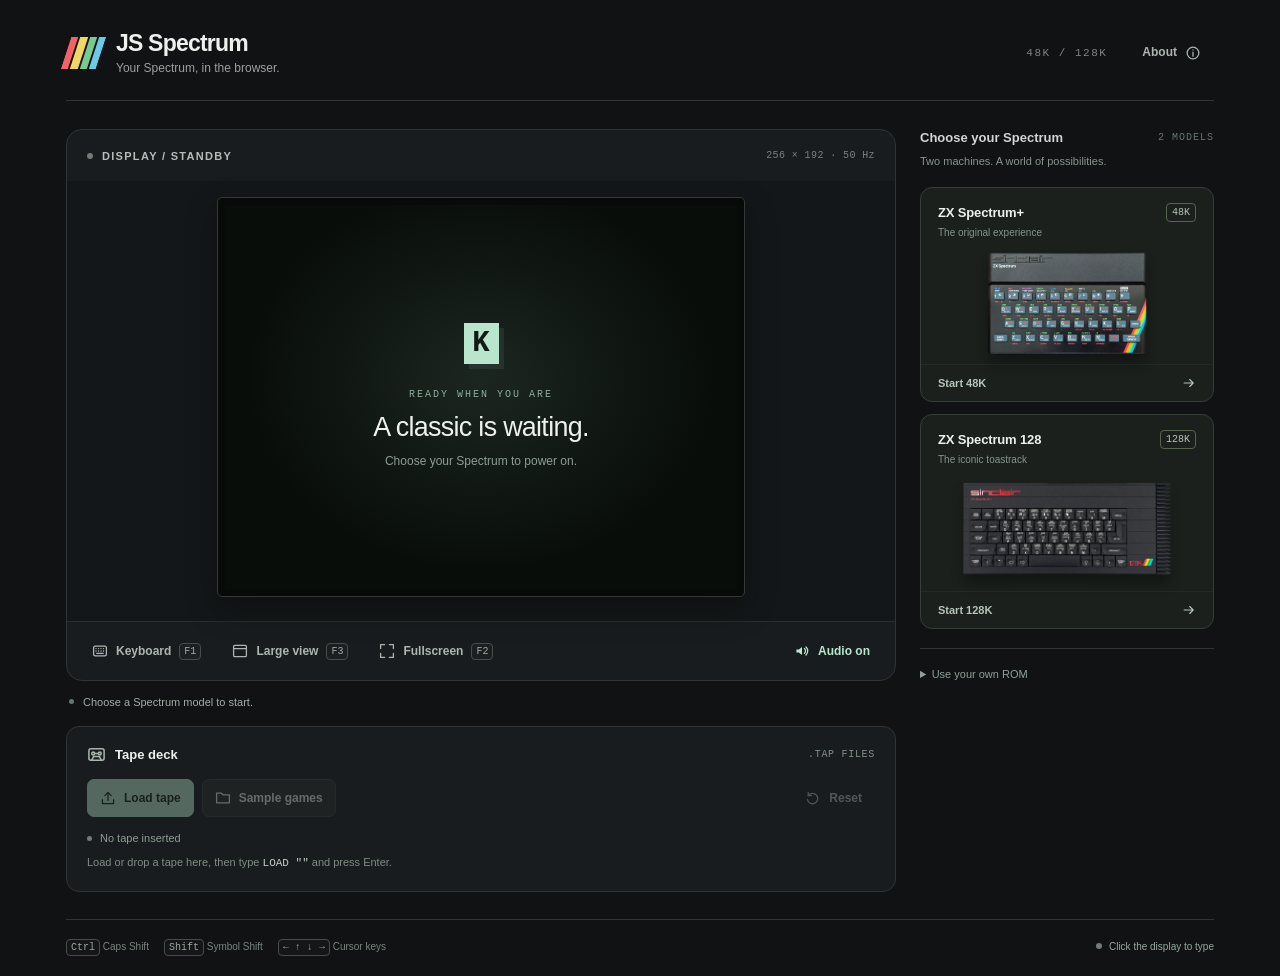
==== index.html @ 0ee393c1 "Add comprehensive tests for calculator functionality, CAS operations, and tape loading - Introduced " ====
<!DOCTYPE html>
<html lang="en">
<head>
    <meta charset="UTF-8">
    <meta name="viewport" content="width=device-width, initial-scale=1.0">
    <title>JS Spectrum — 48K &amp; 128K</title>
    <style>
        :root {
            color-scheme: dark;
            --bg: #101214;
            --panel: #191c1f;
            --line: #303438;
            --text: #eef0ed;
            --muted: #9ba29f;
            --accent: #b8e5cb;
            --font-ui: 'Segoe UI', Roboto, Helvetica, Arial, sans-serif;
        }
        * { box-sizing: border-box; }
        [hidden] { display: none !important; }
        body { margin: 0; min-width: 300px; background: var(--bg); color: var(--text); font-family: var(--font-ui); font-size: 14px; -webkit-font-smoothing: antialiased; }
        button, input, select { font: inherit; }
        button { cursor: pointer; }
        button, a, summary, select, .canvas-wrapper { -webkit-tap-highlight-color: transparent; }
        button:focus-visible, a:focus-visible, summary:focus-visible, select:focus-visible { outline: 2px solid var(--accent); outline-offset: 4px; }
        button:disabled { opacity: .38; cursor: not-allowed; }
        button, a, summary { touch-action: manipulation; }
        .app-shell { width: min(1220px, 100%); margin: 0 auto; padding: 30px 36px 22px; }
        .app-header { display: flex; align-items: center; justify-content: space-between; gap: 20px; padding-bottom: 25px; border-bottom: 1px solid var(--line); margin-bottom: 28px; }
        .brand { display: flex; align-items: center; gap: 15px; }
        .spectrum-mark { display: flex; width: 35px; height: 32px; overflow: hidden; transform: skew(-18deg); gap: 2px; }
        .spectrum-mark i { flex: 1; background: #f16365; }
        .spectrum-mark i:nth-child(2) { background: #f2d764; }
        .spectrum-mark i:nth-child(3) { background: #77cb91; }
        .spectrum-mark i:nth-child(4) { background: #6dc9e5; }
        h1 { font-size: 23px; letter-spacing: -.8px; font-weight: 650; margin: 0; }
        .brand p { margin: 4px 0 0; color: var(--muted); font-size: 12px; }
        .header-actions { display: flex; align-items: center; gap: 22px; }
        .edition-label { color: #7e8783; font: 11px Consolas, monospace; letter-spacing: 1.5px; }
        .workspace { display: grid; grid-template-columns: minmax(0, 1fr) 294px; gap: 24px; align-items: start; }
        .player-column { min-width: 0; }
        .display-panel { overflow: hidden; background: var(--panel); border: 1px solid var(--line); border-radius: 16px; }
        .display-heading { height: 51px; display: flex; align-items: center; justify-content: space-between; gap: 12px; padding: 0 20px; }
        .display-label { display: flex; align-items: center; gap: 9px; color: #b6bdb9; font-size: 11px; letter-spacing: 1.3px; font-weight: 600; }
        .status-dot { display: inline-block; width: 6px; height: 6px; border-radius: 50%; background: #727c76; flex: 0 0 auto; }
        .is-running .display-label .status-dot { background: var(--accent); box-shadow: 0 0 8px #b8e5cb44; }
        .display-spec { color: #78827d; font: 10px Consolas, monospace; letter-spacing: .4px; }
        .display-stage { display: flex; align-items: center; justify-content: center; padding: 16px 20px 24px; background: #141719; }
        .monitor-frame { position: relative; max-width: 100%; padding: 7px; border: 1px solid #333a36; border-radius: 5px; background: #080a09; box-shadow: 0 12px 32px #0005; }
        .canvas-wrapper { position: relative; width: 512px; max-width: 100%; aspect-ratio: 4 / 3; overflow: hidden; outline: none; background: #050706; cursor: text; }
        .canvas-wrapper:focus-visible { outline: 2px solid var(--accent); outline-offset: -2px; }
        canvas { display: block; width: 100%; height: 100%; image-rendering: pixelated; }
        .screen-idle { position: absolute; inset: 0; display: flex; flex-direction: column; justify-content: center; align-items: center; padding: 20px; text-align: center; background: radial-gradient(ellipse at 50% 45%, #1c2620 0%, #080d0a 65%); }
        .idle-cursor { display: grid; place-items: center; width: 35px; height: 41px; margin-bottom: 25px; background: var(--accent); color: #111b15; font: bold 29px Consolas, monospace; box-shadow: 5px 5px 0 #b8e5cb14; }
        .eyebrow { margin: 0; color: #8eae9a; font: 10px Consolas, monospace; letter-spacing: 2px; }
        .screen-idle h2 { margin: 12px 0 9px; font-size: clamp(18px, 2.1vw, 27px); font-weight: 500; letter-spacing: -.7px; }
        .screen-idle p:last-child { margin: 0; color: #8e9d94; font-size: 12px; line-height: 1.6; }
        .display-toolbar { display: flex; flex-wrap: wrap; align-items: center; gap: 5px; padding: 10px 12px; border-top: 1px solid #292d30; }
        .btn { display: inline-flex; align-items: center; justify-content: center; gap: 8px; min-height: 38px; padding: 9px 12px; border: 1px solid #3b4240; border-radius: 7px; background: #282e2b; color: #e5eae6; font-size: 12px; font-weight: 550; line-height: 1.2; white-space: nowrap; transition: background .16s, border-color .16s, color .16s; }
        .btn:hover:not(:disabled) { background: #363e39; border-color: #647168; }
        .btn.quiet { background: transparent; border-color: transparent; color: #acb5ae; }
        .btn.quiet:hover:not(:disabled) { background: #ffffff09; border-color: #ffffff0d; color: var(--text); }
        .btn.primary { background: var(--accent); color: #17271d; border-color: var(--accent); }
        .btn.primary:hover:not(:disabled) { background: #cff4df; border-color: #cff4df; }
        .btn.toggle-active { background: #b8e5cb12; color: var(--accent); border-color: #b8e5cb3d; }
        .icon { display: block; width: 16px; height: 16px; fill: none; stroke: currentColor; stroke-width: 1.6; stroke-linecap: round; stroke-linejoin: round; flex: 0 0 auto; }
        .shortcut-badge, kbd { border: 1px solid #464e48; border-radius: 4px; background: #ffffff04; color: #9daaa0; padding: 2px 4px; font: 10px Consolas, monospace; }
        .audio-toggle { margin-left: auto; }
        .audio-toggle:not(.is-muted) { color: var(--accent); }
        .audio-icon { width: 16px; height: 16px; flex: 0 0 auto; }
        .status-bar { display: flex; align-items: flex-start; gap: 9px; min-height: 45px; padding: 13px 3px 10px; color: #a2ada5; font-size: 11px; line-height: 1.5; }
        .status-bar .status-dot { margin-top: 5px; width: 5px; height: 5px; background: #66766b; }
        .status-bar[data-tone='success'] .status-dot { background: var(--accent); }
        .status-bar[data-tone='error'] { color: #ffa6a0; }
        .status-bar[data-tone='error'] .status-dot { background: #ffa6a0; }
        .tape-deck { position: relative; padding: 18px 20px; background: var(--panel); border: 1px solid var(--line); border-radius: 13px; transition: border-color .16s; }
        .tape-deck.is-dragging { border-color: var(--accent); background: #1e2c23; }
        .deck-heading { display: flex; align-items: center; gap: 9px; margin-bottom: 15px; }
        .deck-heading h2 { font-size: 13px; font-weight: 600; margin: 0; }
        .deck-heading .icon { color: #a9b4ac; width: 19px; height: 19px; }
        .file-type { margin-left: auto; color: #829087; font: 10px Consolas, monospace; letter-spacing: .7px; }
        .tape-controls { display: flex; flex-wrap: wrap; align-items: center; gap: 8px; }
        .tape-controls #btnReset { margin-left: auto; }
        .tape-info { display: flex; align-items: center; gap: 8px; min-width: 0; margin-top: 15px; font-size: 11px; color: #8e9b92; }
        .tape-info .status-dot { width: 5px; height: 5px; }
        .has-tape .tape-info .status-dot { background: var(--accent); }
        #tapeName { overflow: hidden; text-overflow: ellipsis; white-space: nowrap; }
        .deck-hint { margin: 10px 0 0; color: #7f8c83; font-size: 11px; line-height: 1.6; }
        .deck-hint code { color: #c1cdc4; font-family: Consolas, monospace; }
        .machine-panel { min-width: 0; }
        .section-heading { display: flex; align-items: center; justify-content: space-between; gap: 10px; margin: 1px 0 8px; }
        .section-heading h2 { margin: 0; color: #d0d6d1; font-size: 13px; font-weight: 600; }
        .section-index { color: #67766b; font: 10px Consolas, monospace; letter-spacing: 1px; }
        .section-description { margin: 0 0 17px; color: #88958d; font-size: 11px; line-height: 1.5; }
        .model-options { display: grid; gap: 12px; }
        .model-choice { width: 100%; display: flex; flex-direction: column; text-align: left; color: var(--text); border: 1px solid #363e38; background: #1b201d; border-radius: 12px; padding: 15px 17px 0; overflow: hidden; transition: border-color .2s, background .2s; }
        .model-choice:hover:not(:disabled) { border-color: #7d9f88; background: #222b25; }
        .model-choice.is-selected { border-color: #91b99d; background: #202a23; }
        .model-title { width: 100%; display: flex; align-items: center; justify-content: space-between; gap: 8px; }
        .model-name { font-size: 13px; font-weight: 600; letter-spacing: -.15px; }
        .model-memory { border: 1px solid #56634f; border-radius: 4px; padding: 3px 5px; color: #b7c5b7; font: 10px Consolas, monospace; }
        .model-detail { display: block; margin-top: 5px; color: #84958a; font-size: 10px; }
        .model-image-wrap { display: flex; align-items: center; justify-content: center; width: 100%; height: 126px; padding: 13px 0 8px; }
        .model-icon { display: block; max-width: 100%; width: 220px; height: 100%; object-fit: contain; filter: drop-shadow(0 9px 6px #0005); transition: transform .2s; }
        .model-choice:hover:not(:disabled) .model-icon { transform: translateY(-2px); }
        .model-action { width: calc(100% + 34px); margin: 0 -17px; padding: 11px 17px; display: flex; align-items: center; justify-content: space-between; border-top: 1px solid #ffffff0b; color: #b5c5b9; font-size: 11px; font-weight: 550; }
        .model-choice.is-selected .model-action { color: var(--accent); background: #b8e5cb06; }
        .model-action .icon { width: 14px; height: 14px; }
        .rom-manual { border-top: 1px solid var(--line); margin-top: 19px; padding-top: 15px; color: #91a096; font-size: 11px; }
        .rom-manual summary { cursor: pointer; padding: 4px 0; }
        .rom-manual p { font-size: 11px; line-height: 1.6; color: #849087; margin: 10px 0; }
        .rom-manual .btn { width: 100%; margin-top: 2px; }
        input[type='file'] { display: none; }
        .app-footer { display: flex; flex-wrap: wrap; align-items: center; justify-content: space-between; gap: 14px; border-top: 1px solid var(--line); margin-top: 27px; padding-top: 18px; color: #78867d; font-size: 10px; line-height: 1.7; }
        .keyboard-help { display: flex; flex-wrap: wrap; gap: 15px; }
        .keyboard-help span { white-space: nowrap; }
        .focus-hint { display: flex; align-items: center; gap: 7px; color: #96aa9d; }
        .overlay { position: absolute; inset: 0; background: #080c09ed; backdrop-filter: blur(5px); display: flex; flex-direction: column; align-items: center; justify-content: center; gap: 20px; padding: 20px; z-index: 10; }
        .overlay img { max-width: 100%; max-height: 75%; border-radius: 5px; }
        .overlay-hint { color: #b3c5b8; font-size: 12px; }
        .samples-menu, .about-modal { position: fixed; inset: 0; display: flex; align-items: center; justify-content: center; padding: 22px; z-index: 50; background: #080a09c9; backdrop-filter: blur(7px); }
        .dialog-card { width: min(520px, 100%); max-height: 85dvh; overflow: auto; padding: 25px; background: #1b201d; border: 1px solid #48554b; border-radius: 16px; box-shadow: 0 25px 80px #0007; }
        .about-card { width: min(660px, 100%); line-height: 1.65; }
        .dialog-heading { display: flex; align-items: center; justify-content: space-between; gap: 15px; margin-bottom: 16px; }
        .samples-menu-title, .about-title { font-size: 20px; font-weight: 550; letter-spacing: -.4px; margin: 0; }
        .samples-label { display: block; color: #b0bdb3; font-size: 12px; margin-bottom: 10px; }
        .samples-select { width: 100%; border: 1px solid #4d5d50; border-radius: 7px; background: #111713; color: var(--text); padding: 12px 10px; font-size: 13px; }
        .samples-hint { color: #9aafa0; font-size: 12px; line-height: 1.7; margin: 17px 0 0; }
        .samples-hint code { color: var(--accent); }
        .about-card p { color: #b0bdb3; font-size: 13px; margin: 14px 0; }
        .about-card a { color: var(--accent); overflow-wrap: anywhere; }
        .about-close { margin-top: 8px; }
        .is-large .workspace { grid-template-columns: minmax(0, 1fr); }
        .is-large .machine-panel { max-width: 100%; }
        .is-large .model-options { grid-template-columns: repeat(2, minmax(0, 1fr)); }
        .is-large .model-image-wrap { height: 140px; }
        .is-large .rom-manual .btn { width: auto; }
        .monitor-frame:fullscreen, .monitor-frame:-webkit-full-screen, .monitor-frame.is-fullscreen { position: fixed; inset: 0; width: 100%; height: 100%; max-width: none; margin: 0; padding: 0; border: 0; border-radius: 0; display: grid; place-items: center; box-shadow: none !important; background: #000; }
        .monitor-frame:fullscreen::backdrop { background: #000; }
        .monitor-frame.is-fullscreen .canvas-wrapper, .monitor-frame:fullscreen .canvas-wrapper { border-radius: 0; max-width: 100vw; }
        @media (min-width: 1400px) { .app-shell { padding-top: 40px; } .app-header { margin-bottom: 34px; } }
        @media (max-width: 1050px) { .app-shell { padding: 24px; } .workspace { grid-template-columns: minmax(0, 1fr) 258px; gap: 20px; } .display-stage { padding: 14px 13px 20px; } .display-toolbar { padding: 8px; gap: 3px; } .display-toolbar .btn { padding: 8px; font-size: 11px; } .display-toolbar .shortcut-badge { display: none; } }
        @media (max-width: 800px) { .app-shell { width: min(660px, 100%); padding: 20px; } .app-header { margin-bottom: 22px; padding-bottom: 20px; } .edition-label { display: none; } .workspace { grid-template-columns: minmax(0, 1fr); gap: 22px; } .machine-panel { grid-row: 1; } .model-options { grid-template-columns: repeat(2, minmax(0, 1fr)); gap: 12px; } .model-image-wrap { height: 112px; } .section-description { margin-bottom: 13px; } .rom-manual { margin-top: 12px; padding-top: 8px; } .rom-manual .btn { width: auto; } .display-toolbar .shortcut-badge { display: inline; } .keyboard-help { gap: 10px; } }
        @media (max-width: 440px) { .app-shell { padding: 20px 14px; } h1 { font-size: 21px; } .brand { gap: 12px; } .header-actions { gap: 0; } .brand p { font-size: 10px; } .header-actions .btn { padding: 8px; min-height: 36px; font-size: 11px; } .model-choice { padding: 12px 12px 0; } .model-name { font-size: 11px; } .model-memory { font-size: 9px; } .model-detail { font-size: 9px; } .model-image-wrap { height: 100px; padding: 10px 0 6px; } .model-action { width: calc(100% + 24px); margin: 0 -12px; padding: 10px 12px; font-size: 10px; } .model-options { gap: 9px; } .display-heading { padding: 0 14px; height: 43px; } .display-spec { font-size: 9px; } .display-stage { padding: 10px 10px 17px; } .display-toolbar .btn { padding: 8px 7px; gap: 5px; } .display-toolbar .shortcut-badge { display: none; } .screen-idle .idle-cursor { margin-bottom: 15px; width: 27px; height: 32px; font-size: 23px; } .screen-idle .eyebrow { font-size: 8px; } .screen-idle h2 { margin: 9px 0 6px; } .screen-idle p:last-child { font-size: 10px; } .tape-deck { padding: 16px; } .tape-controls .btn { padding-inline: 10px; font-size: 11px; } .keyboard-help { gap: 7px 12px; font-size: 9px; } .app-footer { margin-top: 22px; } }
        @media (prefers-reduced-motion: reduce) { *, *::before, *::after { transition: none !important; } }
        @media (max-width: 440px) {
            .display-toolbar { display: grid; grid-template-columns: repeat(2, minmax(0, 1fr)); gap: 3px; }
            .display-toolbar .btn { justify-content: flex-start; min-height: 36px; }
            .audio-toggle { margin-left: 0; }
        }
    </style>

    <style>
/* All visible CAS pixels are drawn on #screen with the Spectrum ROM font.
   Keep native text editing and screen-reader controls available offscreen. */
.calculator {
    position: absolute;
    left: 0;
    bottom: 0;
    width: 1px;
    height: 1px;
    overflow: hidden;
    clip-path: inset(50%);
    white-space: nowrap;
}
.calculator input { font-size: 16px; }

</style>
    <script>
/* Spectrum CAS: a bounded, offline symbolic engine. No JavaScript evaluation. */
(function (root) {
    'use strict';
    let remaining = 30000;
    const fail = message => { throw new Error(message); };
    function tick() { if (--remaining < 0) fail('This expression exceeds the calculation limit. Try a smaller expression.'); }
    function gcd(a, b) { a = a < 0n ? -a : a; b = b < 0n ? -b : b; while (b) [a, b] = [b, a % b]; return a; }
    function num(p, q = 1n) {
        tick(); p = BigInt(p); q = BigInt(q);
        if (!q) fail('Division by zero.');
        if (q < 0n) { p = -p; q = -q; }
        const g = gcd(p, q); p /= g; q /= g;
        if (p.toString().length + q.toString().length > 2048) fail('Number exceeds the exact arithmetic limit.');
        return { type: 'num', p, q };
    }
    const zero = () => num(0), one = () => num(1);
    const sym = name => ({ type: 'sym', name });
    const isNum = a => a.type === 'num';
    const is = (a, p) => isNum(a) && a.p === BigInt(p) * a.q;
    const same = (a, b) => key(a) === key(b);
    function key(a) {
        tick();
        switch (a.type) {
            case 'num': return `${a.p}/${a.q}`;
            case 'sym': return a.name;
            case 'pow': return `^(${key(a.base)},${key(a.exp)})`;
            default: return `${a.name || a.type}(${a.args.map(key).join(',')})`;
        }
    }
    function add(...items) {
        tick();
        let constant = zero(); const terms = new Map();
        for (const a of items.flatMap(a => a.type === 'add' ? a.args : [a])) {
            if (isNum(a)) { constant = num(constant.p * a.q + a.p * constant.q, constant.q * a.q); continue; }
            const coefficient = a.type === 'mul' && isNum(a.args[0]) ? a.args[0] : one();
            const term = a.type === 'mul' && isNum(a.args[0]) ? mul(...a.args.slice(1)) : a;
            const k = key(term), old = terms.get(k);
            terms.set(k, { term, coefficient: old ? add(old.coefficient, coefficient) : coefficient });
        }
        const args = [...terms.values()].filter(t => !is(t.coefficient, 0))
            .map(t => is(t.coefficient, 1) ? t.term : mul(t.coefficient, t.term));
        if (!is(constant, 0)) args.push(constant);
        return !args.length ? zero() : args.length === 1 ? args[0] : { type: 'add', args };
    }
    function mul(...items) {
        tick();
        let coefficient = one(); const factors = new Map();
        for (const a of items.flatMap(a => a.type === 'mul' ? a.args : [a])) {
            if (isNum(a)) { coefficient = num(coefficient.p * a.p, coefficient.q * a.q); continue; }
            // Only combine integer powers: fractional powers have branch restrictions.
            const integerPower = a.type === 'pow' && isNum(a.exp) && a.exp.q === 1n;
            const base = integerPower ? a.base : a, exponent = integerPower ? a.exp : one();
            const k = key(base), old = factors.get(k);
            factors.set(k, { base, exponent: old ? add(old.exponent, exponent) : exponent });
        }
        if (is(coefficient, 0)) return zero();
        const args = [...factors.values()].map(f => pow(f.base, f.exponent)).filter(a => !is(a, 1));
        args.sort((a, b) => key(a).localeCompare(key(b)));
        if (args.length === 1 && args[0].type === 'add' && !is(coefficient, 1))
            return add(...args[0].args.map(t => mul(coefficient, t)));
        if (!is(coefficient, 1) || !args.length) args.unshift(coefficient);
        return args.length === 1 ? args[0] : { type: 'mul', args };
    }
    const neg = a => mul(num(-1), a);
    const sub = (a, b) => add(a, neg(b));
    const div = (a, b) => mul(a, pow(b, num(-1)));
    function pow(base, exp) {
        tick();
        if (is(base, 0) && isNum(exp) && exp.p <= 0n) fail('Zero cannot be raised to a zero or negative power.');
        if (is(exp, 0)) return one();
        if (is(exp, 1) || is(base, 1)) return base;
        if (isNum(base) && isNum(exp) && exp.q === 1n) {
            const n = exp.p < 0n ? -exp.p : exp.p;
            if (n > 512n) fail('Exact powers are limited to an exponent of 512.');
            return exp.p < 0n ? num(base.q ** n, base.p ** n) : num(base.p ** n, base.q ** n);
        }
        if (base.type === 'pow' && isNum(exp) && exp.q === 1n && isNum(base.exp) && base.exp.q === 1n)
            return pow(base.base, mul(base.exp, exp));
        if (base.type === 'mul' && isNum(exp) && exp.q === 1n)
            return mul(...base.args.map(a => pow(a, exp)));
        return { type: 'pow', base, exp };
    }
    function integerSqrt(n) {
        if (n < 0n) return null;
        if (n < 2n) return n;
        let x = n, y = (x + 1n) / 2n;
        while (y < x) { tick(); x = y; y = (x + n / x) / 2n; }
        return x * x === n ? x : null;
    }
    function call(name, args) {
        tick();
        if (name === 'log') name = 'ln';
        const a = args[0];
        if (args.length !== 1) fail(`${name} expects one argument.`);
        if (name === 'sqrt' && isNum(a)) {
            if (a.p < 0n) fail('sqrt requires a nonnegative number in real mode.');
            const p = integerSqrt(a.p), q = integerSqrt(a.q);
            if (p !== null && q !== null) return num(p, q);
        }
        if (name === 'abs' && isNum(a)) return num(a.p < 0n ? -a.p : a.p, a.q);
        if (name === 'ln' && is(a, 1)) return zero();
        if (name === 'ln' && a.type === 'sym' && a.name === 'e') return one();
        if (name === 'ln' && isNum(a) && a.p <= 0n) fail('ln requires a positive argument in real mode.');
        if (name === 'exp' && is(a, 0)) return one();
        if ((name === 'sin' || name === 'cos') && is(a, 0)) return num(name === 'cos' ? 1 : 0);
        if ((name === 'tan' || name === 'asin' || name === 'atan') && is(a, 0)) return zero();
        if (name === 'sin' || name === 'cos' || name === 'tan') {
            const pi = sym('pi');
            const multiple = same(a, pi) ? one() : a.type === 'mul' && a.args.length === 2 && isNum(a.args[0]) && same(a.args[1], pi) ? a.args[0] : null;
            if (multiple && (2n * multiple.p) % multiple.q === 0n) {
                const quadrant = Number(((2n * multiple.p / multiple.q) % 4n + 4n) % 4n);
                if (name === 'tan') { if (quadrant % 2) fail('tan is undefined at this angle.'); return zero(); }
                return num((name === 'sin' ? [0, 1, 0, -1] : [1, 0, -1, 0])[quadrant]);
            }
        }
        return { type: 'call', name, args };
    }
    const functions = new Set(['sin', 'cos', 'tan', 'asin', 'acos', 'atan', 'exp', 'ln', 'log', 'sqrt', 'abs']);
    const commands = new Set(['integrate', 'integral', 'diff', 'd', 'simplify', 'expand', 'factor', 'solve', 'approx', 'numeric', 'subst']);

    function parse(source) {
        if (typeof source !== 'string' || !source.trim()) fail('Enter an expression.');
        if (source.length > 1024) fail('Expressions are limited to 1024 characters.');
        const tokens = []; let pos = 0;
        source = source.replace(/π/g, 'pi').replace(/[×·]/g, '*').replace(/÷/g, '/').replace(/−/g, '-');
        while (pos < source.length) {
            if (/\s/.test(source[pos])) { pos++; continue; }
            const rest = source.slice(pos);
            const match = /^(?:\d+(?:\.\d*)?|\.\d+)(?:[eE][+-]?\d+)?|^[A-Za-z][A-Za-z0-9_]*|^[+\-*/^(),=]/.exec(rest);
            if (!match) fail(`Unexpected character at position ${pos + 1}.`);
            tokens.push(match[0]); pos += match[0].length;
        }
        let at = 0, depth = 0;
        const take = t => tokens[at] === t ? (at++, true) : false;
        function expression(min = 0) {
            tick(); if (++depth > 64) fail('Expression nesting is too deep.');
            let a, token = tokens[at++];
            if (!token) fail('Expected an expression.');
            if (token === '+' || token === '-') { a = expression(25); if (token === '-') a = { type: 'mul', args: [num(-1), a] }; }
            else if (token === '(') { a = expression(); if (!take(')')) fail('Missing closing parenthesis.'); }
            else if (/^(\d|\.)/.test(token)) {
                const [mantissa, exponent = '0'] = token.toLowerCase().split('e');
                const power = Number(exponent), decimals = (mantissa.split('.')[1] || '').length;
                if (Math.abs(power) > 100) fail('Decimal exponents are limited to 100.');
                const p = BigInt(mantissa.replace('.', '')), scale = decimals - power;
                a = scale >= 0 ? num(p, 10n ** BigInt(scale)) : num(p * 10n ** BigInt(-scale));
            } else if (/^[A-Za-z]/.test(token)) {
                if (tokens[at] === '(' && (functions.has(token) || commands.has(token))) {
                    at++; const args = [];
                    if (!take(')')) {
                        do { args.push(expression()); } while (take(','));
                        if (!take(')')) fail('Expected a comma or closing parenthesis.');
                    }
                    a = { type: 'call', name: token, args };
                } else a = sym(token);
            } else fail(`Unexpected token "${token}".`);
            while (at < tokens.length) {
                const next = tokens[at], implicit = next === '(' || /^[A-Za-z0-9.]/.test(next);
                const op = implicit ? '*' : next;
                const precedence = ({ '=': 5, '+': 10, '-': 10, '*': 20, '/': 20, '^': 30 })[op];
                if (precedence === undefined || precedence < min) break;
                if (!implicit) at++;
                const b = expression(op === '^' ? precedence : precedence + 1);
                a = op === '+' ? { type: 'add', args: [a, b] }
                    : op === '-' ? { type: 'add', args: [a, { type: 'mul', args: [num(-1), b] }] }
                    : op === '*' ? { type: 'mul', args: [a, b] }
                    : op === '/' ? { type: 'mul', args: [a, { type: 'pow', base: b, exp: num(-1) }] }
                    : op === '^' ? { type: 'pow', base: a, exp: b } : { type: 'eq', args: [a, b] };
            }
            depth--; return a;
        }
        const result = expression();
        if (at !== tokens.length) fail(`Unexpected token "${tokens[at]}".`);
        return result;
    }
    function precedence(a) { return a.type === 'add' ? 10 : a.type === 'mul' ? 20 : a.type === 'pow' ? 30 : isNum(a) && (a.p < 0n || a.q !== 1n) ? 20 : 40; }
    function format(a, parent = 0) {
        let result;
        if (isNum(a)) result = `${a.p}${a.q === 1n ? '' : '/' + a.q}`;
        else if (a.type === 'sym') result = a.name;
        else if (a.type === 'add') result = a.args.map((t, i) => {
            const text = format(t); return i && !text.startsWith('-') ? '+' + text : text;
        }).join('');
        else if (a.type === 'mul') {
            const negative = isNum(a.args[0]) && a.args[0].p < 0n;
            let factors = negative ? [num(-a.args[0].p, a.args[0].q), ...a.args.slice(1)] : a.args;
            if (is(factors[0], 1) && factors.length > 1) factors = factors.slice(1);
            result = (negative ? '-' : '') + factors.map(t => format(t, 21)).join('*');
        } else if (a.type === 'pow') result = `${format(a.base, 31)}^${format(a.exp, 31)}`;
        else if (a.type === 'eq') result = a.args.map(t => format(t)).join('=');
        else if (a.type === 'list') result = '{' + a.args.map(t => format(t)).join(', ') + '}';
        else result = `${a.name}(${a.args.map(t => format(t)).join(',')})`;
        return precedence(a) < parent ? '(' + result + ')' : result;
    }
    function depends(a, variable) {
        tick();
        if (a.type === 'sym') return a.name === variable;
        if (a.type === 'pow') return depends(a.base, variable) || depends(a.exp, variable);
        return !!a.args?.some(t => depends(t, variable));
    }
    function substitute(a, variable, value) {
        tick();
        if (a.type === 'sym') return a.name === variable ? value : a;
        if (a.type === 'pow') return pow(substitute(a.base, variable, value), substitute(a.exp, variable, value));
        if (a.args) return { ...a, args: a.args.map(t => substitute(t, variable, value)) };
        return a;
    }
    function rebuild(a, args) {
        return a.type === 'add' ? add(...args) : a.type === 'mul' ? mul(...args)
            : a.type === 'call' ? call(a.name, args) : { ...a, args };
    }
    function step(steps, title, math, explanation = '') { steps.push({ title, math, explanation }); }
    function differentiate(a, v, steps = []) {
        tick();
        if (!depends(a, v)) return zero();
        if (a.type === 'sym') return one();
        if (a.type === 'add') {
            step(steps, 'Sum rule', `d/d${v} (${format(a)})`, 'Differentiate each term separately.');
            return add(...a.args.map(t => differentiate(t, v, steps)));
        }
        if (a.type === 'mul') {
            step(steps, 'Product rule', '(f*g)\u2032 = f\u2032*g + f*g\u2032');
            return add(...a.args.map((t, i) => mul(differentiate(t, v, steps), ...a.args.filter((_, j) => i !== j))));
        }
        if (a.type === 'pow') {
            const u = a.base, n = a.exp, du = differentiate(u, v, steps);
            if (!depends(n, v)) {
                step(steps, 'Power and chain rules', `d/d${v} (u^n) = n*u^(n-1)*du/d${v}`);
                return mul(n, pow(u, sub(n, one())), du);
            }
            step(steps, 'Logarithmic differentiation', '(u^w)\u2032 = u^w*(w\u2032*ln(u)+w*u\u2032/u)', 'For a positive base in real mode.');
            return mul(a, add(mul(differentiate(n, v, steps), call('ln', [u])), div(mul(n, du), u)));
        }
        if (a.type === 'call' && functions.has(a.name)) {
            const u = a.args[0], du = differentiate(u, v, steps);
            let outer;
            switch (a.name) {
                case 'sin': outer = call('cos', [u]); break;
                case 'cos': outer = neg(call('sin', [u])); break;
                case 'tan': outer = pow(call('cos', [u]), num(-2)); break;
                case 'exp': outer = a; break;
                case 'ln': case 'log': outer = pow(u, num(-1)); break;
                case 'sqrt': outer = div(one(), mul(num(2), call('sqrt', [u]))); break;
                case 'asin': outer = pow(call('sqrt', [sub(one(), pow(u, num(2)))]), num(-1)); break;
                case 'acos': outer = neg(pow(call('sqrt', [sub(one(), pow(u, num(2)))]), num(-1))); break;
                case 'atan': outer = pow(add(one(), pow(u, num(2))), num(-1)); break;
                case 'abs': outer = div(u, call('abs', [u])); break;
                default: fail(`No differentiation rule for ${a.name}.`);
            }
            step(steps, 'Chain rule', `d/d${v} ${format(a)} = (${format(outer)})*(${format(du)})`, 'Multiply the outer derivative by the inner derivative; where the derivative exists.');
            return mul(outer, du);
        }
        fail(`Cannot differentiate ${format(a)}.`);
    }
    function primitive(a, variable) {
        if (a.type === 'sym' && a.name === variable) return div(pow(a, num(2)), num(2));
        if (a.type === 'pow' && a.base.type === 'sym' && a.base.name === variable && isNum(a.exp)) {
            return is(a.exp, -1) ? call('ln', [call('abs', [a.base])]) : div(pow(a.base, add(a.exp, one())), add(a.exp, one()));
        }
        if (a.type === 'call' && a.args[0]?.type === 'sym' && a.args[0].name === variable) {
            const u = a.args[0];
            switch (a.name) {
                case 'sin': return neg(call('cos', [u]));
                case 'cos': return call('sin', [u]);
                case 'exp': return a;
                case 'tan': return neg(call('ln', [call('abs', [call('cos', [u])])]));
                case 'ln': return sub(mul(u, a), u);
                case 'sqrt': return mul(num(2, 3), pow(u, num(3, 2)));
            }
        }
        return null;
    }
    function integrate(a, v, steps, depth = 0) {
        tick(); if (depth > 12) fail('Integration rule nesting limit reached.');
        if (!depends(a, v)) {
            step(steps, 'Constant rule', `integral(${format(a)}) d${v} = ${format(mul(a, sym(v)))}`);
            return mul(a, sym(v));
        }
        if (a.type === 'add') {
            step(steps, 'Linearity', `integral(${format(a)}) d${v}`, 'Integrate each term and add the results.');
            return add(...a.args.map(t => integrate(t, v, steps, depth + 1)));
        }
        const direct = primitive(a, v);
        if (direct) {
            step(steps, a.type === 'pow' && is(a.exp, -1) ? 'Logarithm rule' : a.type === 'sym' || a.type === 'pow' ? 'Power rule' : 'Standard antiderivative', `integral(${format(a)}) d${v} = ${format(direct)}`);
            return direct;
        }
        // A primitive of f(u) divided by a constant du/dx handles affine arguments.
        const u = a.type === 'call' ? a.args[0] : a.type === 'pow' && !depends(a.exp, v) ? a.base : null;
        if (u && depends(u, v)) {
            const slope = differentiate(u, v);
            if (isNum(slope) && !is(slope, 0)) {
                const placeholder = sym('__u');
                const template = a.type === 'pow' ? pow(placeholder, a.exp) : call(a.name, [placeholder]);
                const antiderivative = primitive(template, '__u');
                if (antiderivative) {
                    step(steps, 'Substitution', `u = ${format(u)}, du = (${format(slope)}) d${v}`);
                    step(steps, 'Integrate in u', `integral(${format(template).replace(/__u/g, 'u')}) du = ${format(antiderivative).replace(/__u/g, 'u')}`);
                    const result = div(substitute(antiderivative, '__u', u), slope);
                    step(steps, 'Substitute back', format(result));
                    return result;
                }
            }
        }
        if (a.type === 'mul') {
            const constants = a.args.filter(t => !depends(t, v)), variables = a.args.filter(t => depends(t, v));
            if (constants.length) {
                step(steps, 'Constant multiple rule', `Take ${format(mul(...constants))} outside the integral.`);
                return mul(...constants, integrate(mul(...variables), v, steps, depth + 1));
            }
            // Match a factor f(g(x)) and the remaining multiple of g'(x).
            for (let i = 0; i < a.args.length; i++) {
                const f = a.args[i], inner = f.type === 'call' ? f.args[0] : f.type === 'pow' ? f.base : null;
                if (!inner || !depends(inner, v)) continue;
                const du = differentiate(inner, v);
                if (is(du, 0)) continue;
                const ratio = div(mul(...a.args.filter((_, j) => i !== j)), du);
                if (depends(ratio, v)) continue;
                const placeholder = sym('__u');
                const template = f.type === 'pow' ? pow(placeholder, f.exp) : call(f.name, [placeholder]);
                const antiderivative = primitive(template, '__u');
                if (!antiderivative) continue;
                step(steps, 'Substitution', `u = ${format(inner)}, du = (${format(du)}) d${v}`);
                step(steps, 'Integrate in u', `${format(ratio)} * integral(${format(template).replace(/__u/g, 'u')}) du`);
                const result = mul(ratio, substitute(antiderivative, '__u', inner));
                step(steps, 'Substitute back', format(result)); return result;
            }
            // Polynomial times sin/cos/exp with an affine argument: repeated parts.
            const transcendental = a.args.find(t => t.type === 'call' && ['sin', 'cos', 'exp'].includes(t.name));
            if (transcendental) {
                const polynomialPart = mul(...a.args.filter(t => t !== transcendental));
                const polynomial = polynomialCoefficients(polynomialPart, v);
                const slope = differentiate(transcendental.args[0], v);
                if (polynomial && polynomial.length > 1 && polynomial.length <= 9 && isNum(slope) && !is(slope, 0)) {
                    const antiderivative = integrate(transcendental, v, [], depth + 1);
                    step(steps, 'Integration by parts', `u = ${format(polynomialPart)}, dv = ${format(transcendental)} d${v}`, 'Use integral(u dv) = u*v - integral(v du).');
                    return sub(mul(polynomialPart, antiderivative), integrate(mul(antiderivative, differentiate(polynomialPart, v)), v, steps, depth + 1));
                }
            }
        }
        fail(`No integration rule is implemented for ${format(a)} yet. Try expanding the expression or a substitution.`);
    }
    function expand(a) {
        tick();
        if (a.type === 'add') return add(...a.args.map(expand));
        function distribute(a, b) {
            tick();
            if (a.type === 'add') return add(...a.args.map(t => distribute(t, b)));
            if (b.type === 'add') return add(...b.args.map(t => distribute(a, t)));
            return mul(a, b);
        }
        if (a.type === 'mul') return a.args.map(expand).reduce(distribute, one());
        if (a.type === 'pow' && isNum(a.exp) && a.exp.q === 1n && a.exp.p >= 0n && a.exp.p <= 16n) {
            const base = expand(a.base); let result = one();
            for (let n = 0n; n < a.exp.p; n++) result = distribute(result, base);
            return result;
        }
        return a;
    }
    function polynomialCoefficients(a, v) {
        a = expand(a); const coefficients = [];
        for (const term of a.type === 'add' ? a.args : [a]) {
            let degree = 0, coefficient = one();
            for (const f of term.type === 'mul' ? term.args : [term]) {
                if (!depends(f, v)) coefficient = mul(coefficient, f);
                else if (f.type === 'sym' && f.name === v) degree++;
                else if (f.type === 'pow' && f.base.type === 'sym' && f.base.name === v && isNum(f.exp) && f.exp.q === 1n && f.exp.p >= 0n && f.exp.p <= 16n) degree += Number(f.exp.p);
                else return null;
            }
            if (degree > 16) return null;
            coefficients[degree] = add(coefficients[degree] || zero(), coefficient);
        }
        for (let i = 0; i < coefficients.length; i++) coefficients[i] ||= zero();
        while (coefficients.length > 1 && is(coefficients.at(-1), 0)) coefficients.pop();
        return coefficients;
    }
    function solve(a, v, steps) {
        const expression = a.type === 'eq' ? sub(a.args[0], a.args[1]) : a;
        const c = polynomialCoefficients(expression, v);
        if (!c || c.length > 3 || c.some(t => !isNum(t))) fail('solve currently supports linear and quadratic polynomials with numeric coefficients.');
        step(steps, 'Collect terms', `${format(expand(expression))} = 0`);
        if (c.length === 1) return { type: 'text', value: is(c[0], 0) ? 'All real values' : 'No solutions' };
        if (c.length === 2) {
            const result = div(neg(c[0]), c[1]);
            step(steps, 'Isolate the variable', `${v} = -(${format(c[0])})/(${format(c[1])})`);
            return { type: 'list', args: [{ type: 'eq', args: [sym(v), result] }] };
        }
        const discriminant = sub(pow(c[1], num(2)), mul(num(4), c[2], c[0]));
        step(steps, 'Discriminant', `b^2-4*a*c = ${format(discriminant)}`);
        if (discriminant.p < 0n) return { type: 'text', value: 'No real solutions' };
        step(steps, 'Quadratic formula', `${v} = (-b +/- sqrt(b^2-4*a*c))/(2*a)`);
        const radical = call('sqrt', [discriminant]), denominator = mul(num(2), c[2]);
        const roots = [div(add(neg(c[1]), radical), denominator), div(sub(neg(c[1]), radical), denominator)];
        return { type: 'list', args: (same(roots[0], roots[1]) ? roots.slice(0, 1) : roots).map(r => ({ type: 'eq', args: [sym(v), r] })) };
    }
    function approximate(a, variables = {}) {
        tick();
        if (isNum(a)) {
            const value = Number(a.p) / Number(a.q);
            if (!Number.isFinite(value)) fail('Number is outside the finite numeric range.');
            return value;
        }
        if (a.type === 'sym') {
            if (a.name === 'pi') return Math.PI;
            if (a.name === 'e') return Math.E;
            if (Object.hasOwn(variables, a.name)) return variables[a.name];
            fail(`Give ${a.name} a value with subst(expression,${a.name},value) before approximating.`);
        }
        let result;
        if (a.type === 'add') result = a.args.reduce((n, t) => n + approximate(t, variables), 0);
        else if (a.type === 'mul') result = a.args.reduce((n, t) => n * approximate(t, variables), 1);
        else if (a.type === 'pow') result = approximate(a.base, variables) ** approximate(a.exp, variables);
        else if (a.type === 'call' && functions.has(a.name)) {
            const fn = a.name === 'ln' || a.name === 'log' ? Math.log : Math[a.name];
            const input = approximate(a.args[0], variables);
            if (a.name === 'tan' && Math.abs(Math.cos(input)) < 1e-14) fail('tan is undefined at this angle.');
            result = fn(input);
        } else fail('This expression cannot be approximated.');
        if (!Number.isFinite(result)) fail('The expression is undefined or outside the finite real range.');
        return result;
    }
    // Conservatively prove continuity before applying F(b)-F(a). No sampling through poles.
    function continuousOn(a, v, lower, upper) {
        tick();
        if (!depends(a, v)) { try { approximate(a); return true; } catch { return false; } }
        if (a.type === 'sym') return a.name === v;
        if (a.type === 'add' || a.type === 'mul') return a.args.every(t => continuousOn(t, v, lower, upper));
        function affineRange(u) {
            const derivative = differentiate(u, v);
            if (depends(derivative, v)) return null;
            try { return [approximate(u, { [v]: lower }), approximate(u, { [v]: upper })].sort((a, b) => a - b); }
            catch { return null; }
        }
        if (a.type === 'pow' && isNum(a.exp) && continuousOn(a.base, v, lower, upper)) {
            if (a.exp.q === 1n && a.exp.p >= 0n) return true;
            const range = affineRange(a.base);
            return !!range && (a.exp.q === 1n ? range[0] * range[1] > 0 : range[0] > 0);
        }
        if (a.type === 'call' && continuousOn(a.args[0], v, lower, upper)) {
            if (['sin', 'cos', 'exp', 'abs', 'atan'].includes(a.name)) return true;
            const range = affineRange(a.args[0]); if (!range) return false;
            if (a.name === 'ln') return range[0] > 0;
            if (a.name === 'sqrt') return range[0] >= 0;
            if (a.name === 'tan') return Math.floor((range[0] + Math.PI / 2) / Math.PI) === Math.floor((range[1] + Math.PI / 2) / Math.PI) && Math.abs(Math.cos(range[0])) > 1e-14 && Math.abs(Math.cos(range[1])) > 1e-14;
        }
        return false;
    }
    function variable(a) {
        if (a?.type !== 'sym' || ['pi', 'e', 'ans', '__u'].includes(a.name)) fail('Choose a variable such as x or t.');
        return a.name;
    }
    function evaluate(a, steps) {
        tick();
        function scalar(a) {
            const result = evaluate(a, steps);
            if (result.type === 'antiderivative') return result.expression;
            if (result.type === 'text' && result.numeric) return parse(result.value);
            if (['text', 'list'].includes(result.type)) fail('This command does not return a scalar expression.');
            return result;
        }
        if (a.type === 'pow') return pow(scalar(a.base), scalar(a.exp));
        if (a.type === 'sym' || isNum(a)) return a;
        if (a.type !== 'call' || !commands.has(a.name)) {
            if (a.type === 'eq') fail('Use solve(equation,x) to solve an equation.');
            return rebuild(a, a.args.map(scalar));
        }
        const args = a.args, name = a.name === 'integral' ? 'integrate' : a.name;
        const arities = { integrate: [2, 4], diff: [2], d: [2], solve: [2], subst: [3], simplify: [1], expand: [1], factor: [1, 2], approx: [1], numeric: [1] };
        if (!arities[name].includes(args.length)) fail(`${name} expects ${arities[name].join(' or ')} arguments.`);
        const v = ['integrate', 'diff', 'd', 'solve', 'subst'].includes(name) || name === 'factor' && args.length === 2 ? variable(args[1]) : 'x';
        if (name === 'solve') {
            function originalPolynomial(a) {
                if (!depends(a, v)) return true;
                if (a.type === 'sym') return true;
                if (['add', 'mul', 'eq'].includes(a.type)) return a.args.every(originalPolynomial);
                if (a.type === 'pow') {
                    const exponent = scalar(a.exp);
                    return isNum(exponent) && exponent.q === 1n && exponent.p >= 0n && originalPolynomial(a.base);
                }
                return false;
            }
            if (!originalPolynomial(args[0])) fail('solve currently requires a polynomial equation without variable denominators.');
            const equation = args[0].type === 'eq' ? { ...args[0], args: args[0].args.map(t => evaluate(t, steps)) } : evaluate(args[0], steps);
            return solve(equation, v, steps);
        }
        if (name === 'subst') return scalar(substitute(args[0], v, scalar(args[2])));
        const expression = scalar(args[0]);
        if (name === 'diff' || name === 'd') return differentiate(expression, v, steps);
        if (name === 'integrate') {
            const result = integrate(expression, v, steps);
            const derivative = differentiate(result, v);
            step(steps, 'Differentiate to check', `d/d${v} (${format(result)}) = ${format(derivative)}`);
            if (args.length === 2) return { type: 'antiderivative', expression: result };
            const lo = evaluate(args[2], steps), hi = evaluate(args[3], steps);
            const lower = approximate(lo), upper = approximate(hi);
            // Preserve input denominators even when algebra cancels a factor.
            function domainTree(a) {
                if (a.type === 'pow') return { ...a, base: domainTree(a.base), exp: scalar(a.exp) };
                if (a.args) return { ...a, args: a.args.map(domainTree) };
                return a;
            }
            if (!continuousOn(domainTree(args[0]), v, Math.min(lower, upper), Math.max(lower, upper)))
                fail('Cannot certify continuity over this interval. Improper integrals and intervals containing singularities are not supported.');
            const value = sub(scalar(substitute(result, v, hi)), scalar(substitute(result, v, lo)));
            step(steps, 'Apply the bounds', `F(${format(hi)})-F(${format(lo)}) = ${format(value)}`);
            return value;
        }
        if (name === 'approx' || name === 'numeric') {
            const value = approximate(expression);
            return { type: 'text', value: Number(value.toPrecision(12)).toString(), numeric: true };
        }
        if (name === 'expand') {
            const result = expand(expression);
            step(steps, 'Distribute products and powers', `${format(expression)} = ${format(result)}`); return result;
        }
        if (name === 'factor') {
            const c = polynomialCoefficients(expression, v);
            if (!c || c.length !== 3 || c.some(t => !isNum(t))) fail('factor currently supports quadratic polynomials with rational coefficients.');
            const discriminant = sub(pow(c[1], num(2)), mul(num(4), c[2], c[0]));
            if (discriminant.p < 0n) return expression;
            const radical = call('sqrt', [discriminant]);
            if (!isNum(radical)) { step(steps, 'Rational factorization', 'No linear factors over the rationals.'); return expression; }
            const r1 = div(add(neg(c[1]), radical), mul(num(2), c[2]));
            const r2 = div(sub(neg(c[1]), radical), mul(num(2), c[2]));
            const result = mul(c[2], sub(sym(v), r1), sub(sym(v), r2));
            step(steps, 'Factor from the roots', `${format(expression)} = ${format(result)}`); return result;
        }
        step(steps, 'Collect like terms', format(expression)); return expression;
    }
    function createSession() {
        let answer = null;
        return {
            run(source) {
                remaining = 30000;
                const steps = [];
                let tree = parse(source);
                if (depends(tree, 'ans')) {
                    if (!answer) fail('There is no previous expression result to recall.');
                    tree = substitute(tree, 'ans', answer);
                }
                const result = evaluate(tree, steps);
                const resultText = result.type === 'text' ? result.value : result.type === 'antiderivative' ? format(result.expression) + '+C' : format(result);
                // ans holds a reusable expression, excluding the arbitrary integration constant.
                if (result.type === 'antiderivative') answer = result.expression;
                else if (!['text', 'list'].includes(result.type)) answer = result;
                else if (result.numeric) answer = parse(result.value);
                return { input: source, result: resultText, steps, note: 'Real variables; radians. Results hold where the original expression and the applied rules are defined.' };
            },
            clear() { answer = null; }
        };
    }
    const api = { createSession };
    if (typeof window !== 'undefined') window.SpectrumCAS = api;
    else root.exports = api;
})(typeof module === 'object' ? module : {});

</script>
    <script> var module = {}; </script>
    <script>
///////////////////////////////////////////////////////////////////////////////
/// @file Z80.js
///
/// @brief Emulator for the Zilog Z80 microprocessor
///
/// @author Molly Howell
///
/// @remarks
///  This module is a simple, straightforward instruction interpreter.
///   There is no fancy dynamic recompilation or cycle-accurate emulation.
///   The author believes that this should be sufficient for any emulator that
///   would be feasible to write in JavaScript anyway.
///  The code and the comments in this file assume that the reader is familiar
///   with the Z80 architecture. If you're not, here are some references I use:
///  http://clrhome.org/table/ - Z80 instruction set tables
///  http://www.zilog.com/docs/z80/um0080.pdf - The official manual
///  http://www.myquest.nl/z80undocumented/z80-documented-v0.91.pdf
///   - The Undocumented Z80, Documented
///
/// @copyright (c) Molly Howell
///  This code is released under the MIT license,
///  a copy of which is available in the associated README.md file,
///  or at http://opensource.org/licenses/MIT
///////////////////////////////////////////////////////////////////////////////

"use strict";

///////////////////////////////////////////////////////////////////////////////
/// We'll begin with the object constructor and the public API functions.
///////////////////////////////////////////////////////////////////////////////
function Z80(coreParameter)
{
   // Obviously we'll be needing the core object's functions again.
   let core = coreParameter;

   // The argument to this constructor should be an object containing 4 functions:
   // mem_read(address) should return the byte at the given memory address,
   // mem_write(address, value) should write the given value to the given memory address,
   // io_read(port) should read a return a byte read from the given I/O port,
   // io_write(port, value) should write the given byte to the given I/O port.
   // If any of those functions is missing, this module cannot run.
   if (!core || (typeof core.mem_read !== "function") || (typeof core.mem_write !== "function") ||
                (typeof core.io_read !== "function")  || (typeof core.io_write !== "function"))
      throw("Z80: Core object is missing required functions.");
   
   if (this === window)
      throw("Z80: This function is a constructor; call it using operator new.");

   // All right, let's initialize the registers.
   // First, the standard 8080 registers.
   let a = 0x00;
   let b = 0x00;
   let c = 0x00;
   let d = 0x00;
   let e = 0x00;
   let h = 0x00;
   let l = 0x00;
   // Now the special Z80 copies of the 8080 registers
   //  (the ones used for the SWAP instruction and such).
   let a_prime = 0x00;
   let b_prime = 0x00;
   let c_prime = 0x00;
   let d_prime = 0x00;
   let e_prime = 0x00;
   let h_prime = 0x00;
   let l_prime = 0x00;
   // And now the Z80 index registers.
   let ix = 0x0000;
   let iy = 0x0000;
   // Then the "utility" registers: the interrupt vector,
   //  the memory refresh, the stack pointer, and the program counter.
   let i = 0x00;
   let r = 0x00;
   let sp = 0xdff0;
   let pc = 0x0000;
   // We don't keep an F register for the flags,
   //  because most of the time we're only accessing a single flag,
   //  so we optimize for that case and use utility functions
   //  for the rarer occasions when we need to access the whole register.
   let flags = {S:0, Z:0, Y:0, H:0, X:0, P:0, N:0, C:0};
   let flags_prime = {S:0, Z:0, Y:0, H:0, X:0, P:0, N:0, C:0};
   // And finally we have the interrupt mode and flip-flop registers.
   let imode = 0;
   let iff1 = 0;
   let iff2 = 0;
   
   // These are all specific to this implementation, not Z80 features.
   // Keep track of whether we've had a HALT instruction called.
   let halted = false;
   // EI and DI wait one instruction before they take effect;
   //  these flags tell us when we're in that wait state.
   let do_delayed_di = false;
   let do_delayed_ei = false;
   // This tracks the number of cycles spent in a single instruction run,
   //  including processing any prefixes and handling interrupts.
   let cycle_counter = 0;
   
   function getState() {
      return {
         b: b,
         a: a,
         c: c,
         d: d,
         e: e,
         h: h,
         l: l,
         a_prime: a_prime,
         b_prime: b_prime,
         c_prime: c_prime,
         d_prime: d_prime,
         e_prime: e_prime,
         h_prime: h_prime,
         l_prime: l_prime,
         ix  : ix,
         iy  : iy,
         i   : i,
         r   : r,
         sp  : sp,
         pc  : pc,      
         flags: { 
            S: flags.S,
            Z: flags.Z,
            Y: flags.Y,
            H: flags.H,
            X: flags.X,
            P: flags.P,
            N: flags.N,
            C: flags.C
         },         
         flags_prime: { 
            S: flags_prime.S,
            Z: flags_prime.Z,
            Y: flags_prime.Y,
            H: flags_prime.H,
            X: flags_prime.X,
            P: flags_prime.P,
            N: flags_prime.N,
            C: flags_prime.C
         },         
         imode         : imode,
         iff1          : iff1,
         iff2          : iff2,
         halted        : halted,
         do_delayed_di : do_delayed_di,
         do_delayed_ei : do_delayed_ei,
         cycle_counter : cycle_counter
      };   
   }

   function setState(state) {
      b = state.b;
      a = state.a;
      c = state.c;
      d = state.d;
      e = state.e;
      h = state.h;
      l = state.l;
      a_prime = state.a_prime;
      b_prime = state.b_prime;
      c_prime = state.c_prime;
      d_prime = state.d_prime;
      e_prime = state.e_prime;
      h_prime = state.h_prime;
      l_prime = state.l_prime;
      ix  = state.ix;
      iy  = state.iy;
      i   = state.i;
      r   = state.r;
      sp  = state.sp;
      pc  = state.pc;      
      flags.S = state.flags.S;
      flags.Z = state.flags.Z;
      flags.Y = state.flags.Y;
      flags.H = state.flags.H;
      flags.X = state.flags.X;
      flags.P = state.flags.P;
      flags.N = state.flags.N;
      flags.C = state.flags.C;         
      flags_prime.S = state.flags_prime.S;
      flags_prime.Z = state.flags_prime.Z;
      flags_prime.Y = state.flags_prime.Y;
      flags_prime.H = state.flags_prime.H;
      flags_prime.X = state.flags_prime.X;
      flags_prime.P = state.flags_prime.P;
      flags_prime.N = state.flags_prime.N;
      flags_prime.C = state.flags_prime.C;               
      imode = state.imode;
      iff1 = state.iff1;
      iff2 = state.iff2;
      halted = state.halted;
      do_delayed_di = state.do_delayed_di;
      do_delayed_ei = state.do_delayed_ei;
      cycle_counter = state.cycle_counter;
   }

///////////////////////////////////////////////////////////////////////////////
/// @public reset
///
/// @brief Re-initialize the processor as if a reset or power on had occured
///////////////////////////////////////////////////////////////////////////////
let reset = function()
{
   // These registers are the ones that have predictable states
   //  immediately following a power-on or a reset.
   // The others are left alone, because their states are unpredictable.
   sp = 0xdff0;
   pc = 0x0000;
   a = 0x00;
   r = 0x00;
   set_flags_register(0);
   // Start up with interrupts disabled.
   imode = 0;
   iff1 = 0;
   iff2 = 0;
   // Don't start halted or in a delayed DI or EI.
   halted = false;
   do_delayed_di = false;
   do_delayed_ei = false;
   // Obviously we've not used any cycles yet.
   cycle_counter = 0;
};

///////////////////////////////////////////////////////////////////////////////
/// @public run_instruction
///
/// @brief Runs a single instruction
///
/// @return The number of T cycles the instruction took to run,
///          plus any time that went into handling interrupts that fired
///          while this instruction was executing
///////////////////////////////////////////////////////////////////////////////
let run_instruction = function()
{
   if (!halted)
   {
      // If the previous instruction was a DI or an EI,
      //  we'll need to disable or enable interrupts
      //  after whatever instruction we're about to run is finished.
      var doing_delayed_di = false, doing_delayed_ei = false;
      if (do_delayed_di)
      {
         do_delayed_di = false;
         doing_delayed_di = true;
      }
      else if (do_delayed_ei)
      {
         do_delayed_ei = false;
         doing_delayed_ei = true;
      }

      // R is incremented at the start of every instruction cycle,
      //  before the instruction actually runs.
      // The high bit of R is not affected by this increment,
      //  it can only be changed using the LD R, A instruction.
      r = (r & 0x80) | (((r & 0x7f) + 1) & 0x7f);
      
      // Read the byte at the PC and run the instruction it encodes.
      var opcode = core.mem_read(pc);
      decode_instruction(opcode);
      pc = (pc + 1) & 0xffff;
      
      // Actually do the delayed interrupt disable/enable if we have one.
      if (doing_delayed_di)
      {
         iff1 = 0;
         iff2 = 0;
      }
      else if (doing_delayed_ei)
      {
         iff1 = 1;
         iff2 = 1;
      }
      
      // And finally clear out the cycle counter for the next instruction
      //  before returning it to the emulator core.
      var retval = cycle_counter;
      cycle_counter = 0;
      return retval;
   }
   else
   {
      // While we're halted, claim that we spent a cycle doing nothing,
      //  so that the rest of the emulator can still proceed.
      return 1;
   }
};

///////////////////////////////////////////////////////////////////////////////
/// @public interrupt
///
/// @brief Simulates pulsing the processor's INT (or NMI) pin
///
/// @param non_maskable - true if this is a non-maskable interrupt
/// @param data - the value to be placed on the data bus, if needed
///////////////////////////////////////////////////////////////////////////////
let interrupt = function(non_maskable, data)
{
   if (non_maskable)
   {
      // The high bit of R is not affected by this increment,
      //  it can only be changed using the LD R, A instruction.
      r = (r & 0x80) | (((r & 0x7f) + 1) & 0x7f);
      // Non-maskable interrupts are always handled the same way;
      //  clear IFF1 and then do a CALL 0x0066.
      // Also, all interrupts reset the HALT state.
      halted = false;
      iff2 = iff1;
      iff1 = 0;
      push_word(pc);
      pc = 0x66;
      cycle_counter += 11;
   }
   else if (iff1)
   {
      // The high bit of R is not affected by this increment,
      //  it can only be changed using the LD R, A instruction.
      r = (r & 0x80) | (((r & 0x7f) + 1) & 0x7f);
   
      halted = false;
      iff1 = 0;
      iff2 = 0;
   
      if (imode === 0)
      {
         // In the 8080-compatible interrupt mode,
         //  decode the content of the data bus as an instruction and run it.
         // it's probably a RST instruction, which pushes (PC+1) onto the stack
         // so we should decrement PC before we decode the instruction
         pc = (pc - 1) & 0xffff;
         decode_instruction(data);
         pc = (pc + 1) & 0xffff; // increment PC upon return
         cycle_counter += 2;
      }
      else if (imode === 1)
      {
         // Mode 1 is always just RST 0x38.
         push_word(pc);
         pc = 0x38;
         cycle_counter += 13;
      }
      else if (imode === 2)
      {
         // Mode 2 uses the value on the data bus as in index
         //  into the vector table pointer to by the I register.
         push_word(pc);
         // The Z80 manual says that this address must be 2-byte aligned,
         //  but it doesn't appear that this is actually the case on the hardware,
         //  so we don't attempt to enforce that here.
         var vector_address = ((i << 8) | data);
         pc = core.mem_read(vector_address) | 
                   (core.mem_read((vector_address + 1) & 0xffff) << 8);
         
         cycle_counter += 19;
      }
   }
};

///////////////////////////////////////////////////////////////////////////////
/// The public API functions end here.
///
/// What begins here are just general utility functions, used variously.
///////////////////////////////////////////////////////////////////////////////
let decode_instruction = function(opcode)
{
   // The register-to-register loads and ALU instructions
   //  are all so uniform that we can decode them directly
   //  instead of going into the instruction array for them.
   // This function gets the operand for all of these instructions.
   var get_operand = function(opcode)
   {
      return ((opcode & 0x07) === 0) ? b :
             ((opcode & 0x07) === 1) ? c :
             ((opcode & 0x07) === 2) ? d :
             ((opcode & 0x07) === 3) ? e :
             ((opcode & 0x07) === 4) ? h :
             ((opcode & 0x07) === 5) ? l :
             ((opcode & 0x07) === 6) ? core.mem_read(l | (h << 8)) : a;
   };

   // Handle HALT right up front, because it fouls up our LD decoding
   //  by falling where LD (HL), (HL) ought to be.
   if (opcode === 0x76)
   {
      halted = true;
   }
   else if ((opcode >= 0x40) && (opcode < 0x80))
   {
      // This entire range is all 8-bit register loads.
      // Get the operand and assign it to the correct destination.
      var operand = get_operand(opcode);
         
      if (((opcode & 0x38) >>> 3) === 0)
         b = operand;
      else if (((opcode & 0x38) >>> 3) === 1)
         c = operand;
      else if (((opcode & 0x38) >>> 3) === 2)
         d = operand;
      else if (((opcode & 0x38) >>> 3) === 3)
         e = operand;
      else if (((opcode & 0x38) >>> 3) === 4)
         h = operand;
      else if (((opcode & 0x38) >>> 3) === 5)
         l = operand;
      else if (((opcode & 0x38) >>> 3) === 6)
         core.mem_write(l | (h << 8), operand);
      else if (((opcode & 0x38) >>> 3) === 7)
         a = operand;
   }
   else if ((opcode >= 0x80) && (opcode < 0xc0))
   {
      // These are the 8-bit register ALU instructions.
      // We'll get the operand and then use this "jump table"
      //  to call the correct utility function for the instruction.
      var operand = get_operand(opcode),
          op_array = [do_add, do_adc, do_sub, do_sbc,
                      do_and, do_xor, do_or, do_cp];
      
      op_array[(opcode & 0x38) >>> 3]( operand);
   }
   else
   {
      // This is one of the less formulaic instructions;
      //  we'll get the specific function for it from our array.
      var func = instructions[opcode];
      func();
   }
   
   // Update the cycle counter with however many cycles
   //  the base instruction took.
   // If this was a prefixed instruction, then
   //  the prefix handler has added its extra cycles already.
   cycle_counter += cycle_counts[opcode];
};

let get_signed_offset_byte = function(value)
{
   // This function requires some explanation.
   // We just use JavaScript Number variables for our registers,
   //  not like a typed array or anything.
   // That means that, when we have a byte value that's supposed
   //  to represent a signed offset, the value we actually see
   //  isn't signed at all, it's just a small integer.
   // So, this function converts that byte into something JavaScript
   //  will recognize as signed, so we can easily do arithmetic with it.
   // First, we clamp the value to a single byte, just in case.
   value &= 0xff;
   // We don't have to do anything if the value is positive.
   if (value & 0x80)
   {
      // But if the value is negative, we need to manually un-two's-compliment it.
      // I'm going to assume you can figure out what I meant by that,
      //  because I don't know how else to explain it.
      // We could also just do value |= 0xffffff00, but I prefer
      //  not caring how many bits are in the integer representation
      //  of a JavaScript number in the currently running browser.
      value = -((0xff & ~value) + 1);
   }
   return value;
};

let get_flags_register = function()
{
   // We need the whole F register for some reason.
   //  probably a PUSH AF instruction,
   //  so make the F register out of our separate flags.
   return (flags.S << 7) |
          (flags.Z << 6) |
          (flags.Y << 5) |
          (flags.H << 4) |
          (flags.X << 3) |
          (flags.P << 2) |
          (flags.N << 1) |
          (flags.C);
};

let get_flags_prime = function()
{
   // This is the same as the above for the F' register.
   return (flags_prime.S << 7) |
          (flags_prime.Z << 6) |
          (flags_prime.Y << 5) |
          (flags_prime.H << 4) |
          (flags_prime.X << 3) |
          (flags_prime.P << 2) |
          (flags_prime.N << 1) |
          (flags_prime.C);
};

let set_flags_register = function(operand)
{
   // We need to set the F register, probably for a POP AF,
   //  so break out the given value into our separate flags.
   flags.S = (operand & 0x80) >>> 7;
   flags.Z = (operand & 0x40) >>> 6;
   flags.Y = (operand & 0x20) >>> 5;
   flags.H = (operand & 0x10) >>> 4;
   flags.X = (operand & 0x08) >>> 3;
   flags.P = (operand & 0x04) >>> 2;
   flags.N = (operand & 0x02) >>> 1;
   flags.C = (operand & 0x01);
};

let set_flags_prime = function(operand)
{
   // Again, this is the same as the above for F'.
   flags_prime.S = (operand & 0x80) >>> 7;
   flags_prime.Z = (operand & 0x40) >>> 6;
   flags_prime.Y = (operand & 0x20) >>> 5;
   flags_prime.H = (operand & 0x10) >>> 4;
   flags_prime.X = (operand & 0x08) >>> 3;
   flags_prime.P = (operand & 0x04) >>> 2;
   flags_prime.N = (operand & 0x02) >>> 1;
   flags_prime.C = (operand & 0x01);
};

let update_xy_flags = function(result)
{
   // Most of the time, the undocumented flags
   //  (sometimes called X and Y, or 3 and 5),
   //  take their values from the corresponding bits
   //  of the result of the instruction,
   //  or from some other related value.
   // This is a utility function to set those flags based on those bits.
   flags.Y = (result & 0x20) >>> 5;
   flags.X = (result & 0x08) >>> 3;
};

let get_parity = function(value)
{
   // We could try to actually calculate the parity every time,
   //  but why calculate what you can pre-calculate?
   var parity_bits = [
      1, 0, 0, 1, 0, 1, 1, 0, 0, 1, 1, 0, 1, 0, 0, 1,
      0, 1, 1, 0, 1, 0, 0, 1, 1, 0, 0, 1, 0, 1, 1, 0, 
      0, 1, 1, 0, 1, 0, 0, 1, 1, 0, 0, 1, 0, 1, 1, 0, 
      1, 0, 0, 1, 0, 1, 1, 0, 0, 1, 1, 0, 1, 0, 0, 1, 
      0, 1, 1, 0, 1, 0, 0, 1, 1, 0, 0, 1, 0, 1, 1, 0, 
      1, 0, 0, 1, 0, 1, 1, 0, 0, 1, 1, 0, 1, 0, 0, 1, 
      1, 0, 0, 1, 0, 1, 1, 0, 0, 1, 1, 0, 1, 0, 0, 1, 
      0, 1, 1, 0, 1, 0, 0, 1, 1, 0, 0, 1, 0, 1, 1, 0, 
      0, 1, 1, 0, 1, 0, 0, 1, 1, 0, 0, 1, 0, 1, 1, 0, 
      1, 0, 0, 1, 0, 1, 1, 0, 0, 1, 1, 0, 1, 0, 0, 1, 
      1, 0, 0, 1, 0, 1, 1, 0, 0, 1, 1, 0, 1, 0, 0, 1, 
      0, 1, 1, 0, 1, 0, 0, 1, 1, 0, 0, 1, 0, 1, 1, 0, 
      1, 0, 0, 1, 0, 1, 1, 0, 0, 1, 1, 0, 1, 0, 0, 1, 
      0, 1, 1, 0, 1, 0, 0, 1, 1, 0, 0, 1, 0, 1, 1, 0, 
      0, 1, 1, 0, 1, 0, 0, 1, 1, 0, 0, 1, 0, 1, 1, 0, 
      1, 0, 0, 1, 0, 1, 1, 0, 0, 1, 1, 0, 1, 0, 0, 1
   ];
   return parity_bits[value];
};

let push_word = function(operand)
{
   // Pretty obvious what this function does; given a 16-bit value,
   //  decrement the stack pointer, write the high byte to the new
   //  stack pointer location, then repeat for the low byte.
   sp = (sp - 1) & 0xffff;
   core.mem_write(sp, (operand & 0xff00) >>> 8);
   sp = (sp - 1) & 0xffff;
   core.mem_write(sp, operand & 0x00ff);
};

let pop_word = function()
{
   // Again, not complicated; read a byte off the top of the stack,
   //  increment the stack pointer, rinse and repeat.
   var retval = core.mem_read(sp) & 0xff;
   sp = (sp + 1) & 0xffff;
   retval |= core.mem_read(sp) << 8;
   sp = (sp + 1) & 0xffff;
   return retval;
};

///////////////////////////////////////////////////////////////////////////////
/// Now, the way most instructions work in this emulator is that they set up
///  their operands according to their addressing mode, and then they call a
///  utility function that handles all variations of that instruction.
/// Those utility functions begin here.
///////////////////////////////////////////////////////////////////////////////
let do_conditional_absolute_jump = function(condition)
{
   // This function implements the JP [condition],nn instructions.
   if (condition)
   {
      // We're taking this jump, so write the new PC,
      //  and then decrement the thing we just wrote,
      //  because the instruction decoder increments the PC
      //  unconditionally at the end of every instruction
      //  and we need to counteract that so we end up at the jump target.
      pc =  core.mem_read((pc + 1) & 0xffff) |
                (core.mem_read((pc + 2) & 0xffff) << 8);
      pc = (pc - 1) & 0xffff;
   }
   else
   {
      // We're not taking this jump, just move the PC past the operand.
      pc = (pc + 2) & 0xffff;
   }
};

let do_conditional_relative_jump = function(condition)
{
   // This function implements the JR [condition],n instructions.
   if (condition)
   {
      // We need a few more cycles to actually take the jump.
      cycle_counter += 5;
      // Calculate the offset specified by our operand.
      var offset = get_signed_offset_byte(core.mem_read((pc + 1) & 0xffff));
      // Add the offset to the PC, also skipping past this instruction.
      pc = (pc + offset + 1) & 0xffff;
   }
   else
   {
      // No jump happening, just skip the operand.
      pc = (pc + 1) & 0xffff;
   }
};

let do_conditional_call = function(condition)
{
   // This function is the CALL [condition],nn instructions.
   // If you've seen the previous functions, you know this drill.
   if (condition)
   {
      cycle_counter += 7;
      push_word((pc + 3) & 0xffff);
      pc =  core.mem_read((pc + 1) & 0xffff) |
                (core.mem_read((pc + 2) & 0xffff) << 8);
      pc = (pc - 1) & 0xffff;
   }
   else
   {
      pc = (pc + 2) & 0xffff;
   }
};

let do_conditional_return = function(condition)
{
   if (condition)
   {
      cycle_counter += 6;
      pc = (pop_word() - 1) & 0xffff;
   }
};

let do_reset = function(address)
{
   // The RST [address] instructions go through here.
   push_word((pc + 1) & 0xffff);
   pc = (address - 1) & 0xffff;
};

let do_add = function(operand)
{
   // This is the ADD A, [operand] instructions.
   // We'll do the literal addition, which includes any overflow,
   //  so that we can more easily figure out whether we had
   //  an overflow or a carry and set the flags accordingly.
   var result = a + operand;
   
   // The great majority of the work for the arithmetic instructions
   //  turns out to be setting the flags rather than the actual operation.
   flags.S = (result & 0x80) ? 1 : 0;
   flags.Z = !(result & 0xff) ? 1 : 0;
   flags.H = (((operand & 0x0f) + (a & 0x0f)) & 0x10) ? 1 : 0;
   // An overflow has happened if the sign bits of the accumulator and the operand
   //  don't match the sign bit of the result value.
   flags.P = ((a & 0x80) === (operand & 0x80)) && ((a & 0x80) !== (result & 0x80)) ? 1 : 0;
   flags.N = 0;
   flags.C = (result & 0x100) ? 1 : 0;
   
   a = result & 0xff;
   update_xy_flags(a);
};

let do_adc = function(operand)
{
   var result = a + operand + flags.C;
   
   flags.S = (result & 0x80) ? 1 : 0;
   flags.Z = !(result & 0xff) ? 1 : 0;
   flags.H = (((operand & 0x0f) + (a & 0x0f) + flags.C) & 0x10) ? 1 : 0;
   flags.P = ((a & 0x80) === (operand & 0x80)) && ((a & 0x80) !== (result & 0x80)) ? 1 : 0;
   flags.N = 0;
   flags.C = (result & 0x100) ? 1 : 0;
   
   a = result & 0xff;
   update_xy_flags(a);
};

let do_sub = function(operand)
{
   var result = a - operand;
   
   flags.S = (result & 0x80) ? 1 : 0;
   flags.Z = !(result & 0xff) ? 1 : 0;
   flags.H = (((a & 0x0f) - (operand & 0x0f)) & 0x10) ? 1 : 0;
   flags.P = ((a & 0x80) !== (operand & 0x80)) && ((a & 0x80) !== (result & 0x80)) ? 1 : 0;
   flags.N = 1;
   flags.C = (result & 0x100) ? 1 : 0;
   
   a = result & 0xff;
   update_xy_flags(a);
};

let do_sbc = function(operand)
{
   var result = a - operand - flags.C;
   
   flags.S = (result & 0x80) ? 1 : 0;
   flags.Z = !(result & 0xff) ? 1 : 0;
   flags.H = (((a & 0x0f) - (operand & 0x0f) - flags.C) & 0x10) ? 1 : 0;
   flags.P = ((a & 0x80) !== (operand & 0x80)) && ((a & 0x80) !== (result & 0x80)) ? 1 : 0;
   flags.N = 1;
   flags.C = (result & 0x100) ? 1 : 0;
   
   a = result & 0xff;
   update_xy_flags(a);
};

let do_cp = function(operand)
{
   // A compare instruction is just a subtraction that doesn't save the value,
   //  so we implement it as... a subtraction that doesn't save the value.
   var temp = a;
   do_sub(operand);
   a = temp;
   // Since this instruction has no "result" value, the undocumented flags
   //  are set based on the operand instead.
   update_xy_flags(operand);
};

let do_and = function(operand)
{
   // The logic instructions are all pretty straightforward.
   a &= operand & 0xff;
   flags.S = (a & 0x80) ? 1 : 0;
   flags.Z = !a ? 1 : 0;
   flags.H = 1;
   flags.P = get_parity(a);
   flags.N = 0;
   flags.C = 0;
   update_xy_flags(a);
};

let do_or = function(operand)
{
   a = (operand | a) & 0xff;
   flags.S = (a & 0x80) ? 1 : 0;
   flags.Z = !a ? 1 : 0;
   flags.H = 0;
   flags.P = get_parity(a);
   flags.N = 0;
   flags.C = 0;
   update_xy_flags(a);
};

let do_xor = function(operand)
{
   a = (operand ^ a) & 0xff;
   flags.S = (a & 0x80) ? 1 : 0;
   flags.Z = !a ? 1 : 0;
   flags.H = 0;
   flags.P = get_parity(a);
   flags.N = 0;
   flags.C = 0;
   update_xy_flags(a);
};

let do_inc = function(operand)
{
   var result = operand + 1;
   
   flags.S = (result & 0x80) ? 1 : 0;
   flags.Z = !(result & 0xff) ? 1 : 0;
   flags.H = ((operand & 0x0f) === 0x0f) ? 1 : 0;
   // It's a good deal easier to detect overflow for an increment/decrement.
   flags.P = (operand === 0x7f) ? 1 : 0;
   flags.N = 0;
   
   result &= 0xff;
   update_xy_flags(result);
   
   return result;
};

let do_dec = function(operand)
{
   var result = operand - 1;
   
   flags.S = (result & 0x80) ? 1 : 0;
   flags.Z = !(result & 0xff) ? 1 : 0;
   flags.H = ((operand & 0x0f) === 0x00) ? 1 : 0;
   flags.P = (operand === 0x80) ? 1 : 0;
   flags.N = 1;
   
   result &= 0xff;
   update_xy_flags(result);
   
   return result;
};

let do_hl_add = function(operand)
{
   // The HL arithmetic instructions are the same as the A ones,
   //  just with twice as many bits happening.
   var hl = l | (h << 8), result = hl + operand;
   
   flags.N = 0;
   flags.C = (result & 0x10000) ? 1 : 0;
   flags.H = (((hl & 0x0fff) + (operand & 0x0fff)) & 0x1000) ? 1 : 0;
   
   l = result & 0xff;
   h = (result & 0xff00) >>> 8;

   update_xy_flags(h);
};

let do_hl_adc = function(operand)
{
   operand += flags.C;
   var hl = l | (h << 8), result = hl + operand;
   
   flags.S = (result & 0x8000) ? 1 : 0;
   flags.Z = !(result & 0xffff) ? 1 : 0;
   flags.H = (((hl & 0x0fff) + (operand & 0x0fff)) & 0x1000) ? 1 : 0;
   flags.P = ((hl & 0x8000) === (operand & 0x8000)) && ((result & 0x8000) !== (hl & 0x8000)) ? 1 : 0;
   flags.N = 0;
   flags.C = (result & 0x10000) ? 1 : 0;
   
   l = result & 0xff;
   h = (result >>> 8) & 0xff;
   
   update_xy_flags(h);
};

let do_hl_sbc = function(operand)
{
   operand += flags.C;
   var hl = l | (h << 8), result = hl - operand;
   
   flags.S = (result & 0x8000) ? 1 : 0;
   flags.Z = !(result & 0xffff) ? 1 : 0;
   flags.H = (((hl & 0x0fff) - (operand & 0x0fff)) & 0x1000) ? 1 : 0;
   flags.P = ((hl & 0x8000) !== (operand & 0x8000)) && ((result & 0x8000) !== (hl & 0x8000)) ? 1 : 0;
   flags.N = 1;
   flags.C = (result & 0x10000) ? 1 : 0;
   
   l = result & 0xff;
   h = (result >>> 8) & 0xff;
   
   update_xy_flags(h);
};

let do_in = function(port)
{
   var result = core.io_read(port);
   
   flags.S = (result & 0x80) ? 1 : 0;
   flags.Z = result ? 0 : 1;
   flags.H = 0;
   flags.P = get_parity(result) ? 1 : 0;
   flags.N = 0;
   update_xy_flags(result);
   
   return result;
};

let do_neg = function()
{
   // This instruction is defined to not alter the register if it === 0x80.
   if (a !== 0x80)
   {
      // This is a signed operation, so convert A to a signed value.
      a = get_signed_offset_byte(a);
      
      a = (-a) & 0xff;
   }
   
   flags.S = (a & 0x80) ? 1 : 0;
   flags.Z = !a ? 1 : 0;
   flags.H = (((-a) & 0x0f) > 0) ? 1 : 0;
   flags.P = (a === 0x80) ? 1 : 0;
   flags.N = 1;
   flags.C = a ? 1 : 0;
   update_xy_flags(a);
};

let do_ldi = function()
{
   // Copy the value that we're supposed to copy.
   var read_value = core.mem_read(l | (h << 8));
   core.mem_write(e | (d << 8), read_value);
   
   // Increment DE and HL, and decrement BC.
   var result = (e | (d << 8)) + 1;
   e = result & 0xff;
   d = (result & 0xff00) >>> 8;
   result = (l | (h << 8)) + 1;
   l = result & 0xff;
   h = (result & 0xff00) >>> 8;
   result = (c | (b << 8)) - 1;
   c = result & 0xff;
   b = (result & 0xff00) >>> 8;
   
   flags.H = 0;
   flags.P = (c || b) ? 1 : 0;
   flags.N = 0;
   flags.Y = ((a + read_value) & 0x02) >>> 1;
   flags.X = ((a + read_value) & 0x08) >>> 3;
};

let do_cpi = function()
{
   var temp_carry = flags.C;
   var read_value = core.mem_read(l | (h << 8))
   do_cp(read_value);
   flags.C = temp_carry;
   flags.Y = ((a - read_value - flags.H) & 0x02) >>> 1;
   flags.X = ((a - read_value - flags.H) & 0x08) >>> 3;
   
   var result = (l | (h << 8)) + 1;
   l = result & 0xff;
   h = (result & 0xff00) >>> 8;
   result = (c | (b << 8)) - 1;
   c = result & 0xff;
   b = (result & 0xff00) >>> 8;
   
   flags.P = result ? 1 : 0;
};

let do_ini = function()
{
   b = do_dec(b);
   
   core.mem_write(l | (h << 8), core.io_read((b << 8) | c));
   
   var result = (l | (h << 8)) + 1;
   l = result & 0xff;
   h = (result & 0xff00) >>> 8;

   flags.N = 1;
};

let do_outi = function()
{
   core.io_write((b << 8) | c, core.mem_read(l | (h << 8)));
   
   var result = (l | (h << 8)) + 1;
   l = result & 0xff;
   h = (result & 0xff00) >>> 8;
   
   b = do_dec(b);
   flags.N = 1;
};

let do_ldd = function()
{
   flags.N = 0;
   flags.H = 0;
   
   var read_value = core.mem_read(l | (h << 8));
   core.mem_write(e | (d << 8), read_value);
   
   var result = (e | (d << 8)) - 1;
   e = result & 0xff;
   d = (result & 0xff00) >>> 8;
   result = (l | (h << 8)) - 1;
   l = result & 0xff;
   h = (result & 0xff00) >>> 8;
   result = (c | (b << 8)) - 1;
   c = result & 0xff;
   b = (result & 0xff00) >>> 8;
   
   flags.P = (c || b) ? 1 : 0;
   flags.Y = ((a + read_value) & 0x02) >>> 1;
   flags.X = ((a + read_value) & 0x08) >>> 3;
};

let do_cpd = function()
{
   var temp_carry = flags.C
   var read_value = core.mem_read(l | (h << 8))
   do_cp(read_value);
   flags.C = temp_carry;
   flags.Y = ((a - read_value - flags.H) & 0x02) >>> 1;
   flags.X = ((a - read_value - flags.H) & 0x08) >>> 3;
   
   var result = (l | (h << 8)) - 1;
   l = result & 0xff;
   h = (result & 0xff00) >>> 8;
   result = (c | (b << 8)) - 1;
   c = result & 0xff;
   b = (result & 0xff00) >>> 8;
   
   flags.P = result ? 1 : 0;
};

let do_ind = function()
{
   b = do_dec(b);
   
   core.mem_write(l | (h << 8), core.io_read((b << 8) | c));
   
   var result = (l | (h << 8)) - 1;
   l = result & 0xff;
   h = (result & 0xff00) >>> 8;
   
   flags.N = 1;
};

let do_outd = function()
{
   core.io_write((b << 8) | c, core.mem_read(l | (h << 8)));
   
   var result = (l | (h << 8)) - 1;
   l = result & 0xff;
   h = (result & 0xff00) >>> 8;
   
   b = do_dec(b);
   flags.N = 1;
};

let do_rlc = function(operand)
{
   flags.N = 0;
   flags.H = 0;
   
   flags.C = (operand & 0x80) >>> 7;
   operand = ((operand << 1) | flags.C) & 0xff;
   
   flags.Z = !operand ? 1 : 0;
   flags.P = get_parity(operand);
   flags.S = (operand & 0x80) ? 1 : 0;
   update_xy_flags(operand);
   
   return operand;
};

let do_rrc = function(operand)
{
   flags.N = 0;
   flags.H = 0;
   
   flags.C = operand & 1;
   operand = ((operand >>> 1) & 0x7f) | (flags.C << 7);
   
   flags.Z = !(operand & 0xff) ? 1 : 0;
   flags.P = get_parity(operand);
   flags.S = (operand & 0x80) ? 1 : 0;
   update_xy_flags(operand);
   
   return operand & 0xff;
};

let do_rl = function(operand)
{
   flags.N = 0;
   flags.H = 0;
   
   var temp = flags.C;
   flags.C = (operand & 0x80) >>> 7;
   operand = ((operand << 1) | temp) & 0xff;
   
   flags.Z = !operand ? 1 : 0;
   flags.P = get_parity(operand);
   flags.S = (operand & 0x80) ? 1 : 0;
   update_xy_flags(operand);

   return operand;
};

let do_rr = function(operand)
{
   flags.N = 0;
   flags.H = 0;
   
   var temp = flags.C;
   flags.C = operand & 1;
   operand = ((operand >>> 1) & 0x7f) | (temp << 7);
   
   flags.Z = !operand ? 1 : 0;
   flags.P = get_parity(operand);
   flags.S = (operand & 0x80) ? 1 : 0;
   update_xy_flags(operand);

   return operand;
};

let do_sla = function(operand)
{
   flags.N = 0;
   flags.H = 0;
   
   flags.C = (operand & 0x80) >>> 7;
   operand = (operand << 1) & 0xff;
   
   flags.Z = !operand ? 1 : 0;
   flags.P = get_parity(operand);
   flags.S = (operand & 0x80) ? 1 : 0;
   update_xy_flags(operand);
   
   return operand;
};

let do_sra = function(operand)
{
   flags.N = 0;
   flags.H = 0;
   
   flags.C = operand & 1;
   operand = ((operand >>> 1) & 0x7f) | (operand & 0x80);
   
   flags.Z = !operand ? 1 : 0;
   flags.P = get_parity(operand);
   flags.S = (operand & 0x80) ? 1 : 0;
   update_xy_flags(operand);
   
   return operand;
};

let do_sll = function(operand)
{
   flags.N = 0;
   flags.H = 0;
   
   flags.C = (operand & 0x80) >>> 7;
   operand = ((operand << 1) & 0xff) | 1;
   
   flags.Z = !operand ? 1 : 0;
   flags.P = get_parity(operand);
   flags.S = (operand & 0x80) ? 1 : 0;
   update_xy_flags(operand);
   
   return operand;
};

let do_srl = function(operand)
{
   flags.N = 0;
   flags.H = 0;
   
   flags.C = operand & 1;
   operand = (operand >>> 1) & 0x7f;
   
   flags.Z = !operand ? 1 : 0;
   flags.P = get_parity(operand);
   flags.S = 0;
   update_xy_flags(operand);
   
   return operand;
};

let do_ix_add = function(operand)
{
   flags.N = 0;
   
   var result = ix + operand;
   
   flags.C = (result & 0x10000) ? 1 : 0;
   flags.H = (((ix & 0xfff) + (operand & 0xfff)) & 0x1000) ? 1 : 0;
   update_xy_flags((result & 0xff00) >>> 8);
   
   ix = result;
};


///////////////////////////////////////////////////////////////////////////////
/// This table contains the implementations for the instructions that weren't
///  implemented directly in the decoder function (everything but the 8-bit
///  register loads and the accumulator ALU instructions, in other words).
/// Similar tables for the ED and DD/FD prefixes follow this one.
///////////////////////////////////////////////////////////////////////////////
let instructions = [];

// 0x00 : NOP
instructions[0x00] = function() { };
// 0x01 : LD BC, nn
instructions[0x01] = function()
{
   pc = (pc + 1) & 0xffff;
   c = core.mem_read(pc);
   pc = (pc + 1) & 0xffff;
   b = core.mem_read(pc);
};
// 0x02 : LD (BC), A
instructions[0x02] = function()
{
   core.mem_write(c | (b << 8), a);
};
// 0x03 : INC BC
instructions[0x03] = function()
{
   var result = (c | (b << 8));
   result += 1;
   c = result & 0xff;
   b = (result & 0xff00) >>> 8;
};
// 0x04 : INC B
instructions[0x04] = function()
{
   b = do_inc(b);
};
// 0x05 : DEC B
instructions[0x05] = function()
{
   b = do_dec(b);
};
// 0x06 : LD B, n
instructions[0x06] = function()
{
   pc = (pc + 1) & 0xffff;
   b = core.mem_read(pc);
};
// 0x07 : RLCA
instructions[0x07] = function()
{
   // This instruction is implemented as a special case of the
   //  more general Z80-specific RLC instruction.
   // Specifially, RLCA is a version of RLC A that affects fewer flags.
   // The same applies to RRCA, RLA, and RRA.
   var temp_s = flags.S, temp_z = flags.Z, temp_p = flags.P;
   a = do_rlc(a);
   flags.S = temp_s;
   flags.Z = temp_z;
   flags.P = temp_p;
};
// 0x08 : EX AF, AF'
instructions[0x08] = function()
{
   var temp = a;
   a = a_prime;
   a_prime = temp;
   
   temp = get_flags_register();
   set_flags_register(get_flags_prime());
   set_flags_prime(temp);
};
// 0x09 : ADD HL, BC
instructions[0x09] = function()
{
   do_hl_add(c | (b << 8));
};
// 0x0a : LD A, (BC)
instructions[0x0a] = function()
{
   a = core.mem_read(c | (b << 8));
};
// 0x0b : DEC BC
instructions[0x0b] = function()
{
   var result = (c | (b << 8));
   result -= 1;
   c = result & 0xff;
   b = (result & 0xff00) >>> 8;
};
// 0x0c : INC C
instructions[0x0c] = function()
{
   c = do_inc(c);
};
// 0x0d : DEC C
instructions[0x0d] = function()
{
   c = do_dec(c);
};
// 0x0e : LD C, n
instructions[0x0e] = function()
{
   pc = (pc + 1) & 0xffff;
   c = core.mem_read(pc);
};
// 0x0f : RRCA
instructions[0x0f] = function()
{
   var temp_s = flags.S, temp_z = flags.Z, temp_p = flags.P;
   a = do_rrc(a);
   flags.S = temp_s;
   flags.Z = temp_z;
   flags.P = temp_p;
};
// 0x10 : DJNZ nn
instructions[0x10] = function()
{
   b = (b - 1) & 0xff;
   do_conditional_relative_jump(b !== 0);
};
// 0x11 : LD DE, nn
instructions[0x11] = function()
{
   pc = (pc + 1) & 0xffff;
   e = core.mem_read(pc);
   pc = (pc + 1) & 0xffff;
   d = core.mem_read(pc);
};
// 0x12 : LD (DE), A
instructions[0x12] = function()
{
   core.mem_write(e | (d << 8), a);
};
// 0x13 : INC DE
instructions[0x13] = function()
{
   var result = (e | (d << 8));
   result += 1;
   e = result & 0xff;
   d = (result & 0xff00) >>> 8;
};
// 0x14 : INC D
instructions[0x14] = function()
{
   d = do_inc(d);
};
// 0x15 : DEC D
instructions[0x15] = function()
{
   d = do_dec(d);
};
// 0x16 : LD D, n
instructions[0x16] = function()
{
   pc = (pc + 1) & 0xffff;
   d = core.mem_read(pc);
};
// 0x17 : RLA
instructions[0x17] = function()
{
   var temp_s = flags.S, temp_z = flags.Z, temp_p = flags.P;
   a = do_rl(a);
   flags.S = temp_s;
   flags.Z = temp_z;
   flags.P = temp_p;
};
// 0x18 : JR n
instructions[0x18] = function()
{
   var offset = get_signed_offset_byte(core.mem_read((pc + 1) & 0xffff));
   pc = (pc + offset + 1) & 0xffff;
};
// 0x19 : ADD HL, DE
instructions[0x19] = function()
{
   do_hl_add(e | (d << 8));
};
// 0x1a : LD A, (DE)
instructions[0x1a] = function()
{
   a = core.mem_read(e | (d << 8));
};
// 0x1b : DEC DE
instructions[0x1b] = function()
{
   var result = (e | (d << 8));
   result -= 1;
   e = result & 0xff;
   d = (result & 0xff00) >>> 8;
};
// 0x1c : INC E
instructions[0x1c] = function()
{
   e = do_inc(e);
};
// 0x1d : DEC E
instructions[0x1d] = function()
{
   e = do_dec(e);
};
// 0x1e : LD E, n
instructions[0x1e] = function()
{
   pc = (pc + 1) & 0xffff;
   e = core.mem_read(pc);
};
// 0x1f : RRA
instructions[0x1f] = function()
{
   var temp_s = flags.S, temp_z = flags.Z, temp_p = flags.P;
   a = do_rr(a);
   flags.S = temp_s;
   flags.Z = temp_z;
   flags.P = temp_p;
};
// 0x20 : JR NZ, n
instructions[0x20] = function()
{
   do_conditional_relative_jump(!flags.Z);
};
// 0x21 : LD HL, nn
instructions[0x21] = function()
{
   pc = (pc + 1) & 0xffff;
   l = core.mem_read(pc);
   pc = (pc + 1) & 0xffff;
   h = core.mem_read(pc);
};
// 0x22 : LD (nn), HL
instructions[0x22] = function()
{
   pc = (pc + 1) & 0xffff;
   var address = core.mem_read(pc);
   pc = (pc + 1) & 0xffff;
   address |= core.mem_read(pc) << 8;
   
   core.mem_write(address, l);
   core.mem_write((address + 1) & 0xffff, h);
};
// 0x23 : INC HL
instructions[0x23] = function()
{
   var result = (l | (h << 8));
   result += 1;
   l = result & 0xff;
   h = (result & 0xff00) >>> 8;
};
// 0x24 : INC H
instructions[0x24] = function()
{
   h = do_inc(h);
};
// 0x25 : DEC H
instructions[0x25] = function()
{
   h = do_dec(h);
};
// 0x26 : LD H, n
instructions[0x26] = function()
{
   pc = (pc + 1) & 0xffff;
   h = core.mem_read(pc);
};
// 0x27 : DAA
instructions[0x27] = function()
{
   var temp = a;
   if (!flags.N)
   {
      if (flags.H || ((a & 0x0f) > 9))
         temp += 0x06;
      if (flags.C || (a > 0x99))
         temp += 0x60;
   }
   else
   {
      if (flags.H || ((a & 0x0f) > 9))
         temp -= 0x06;
      if (flags.C || (a > 0x99))
         temp -= 0x60;
   }
   
   flags.S = (temp & 0x80) ? 1 : 0;
   flags.Z = !(temp & 0xff) ? 1 : 0;
   flags.H = ((a & 0x10) ^ (temp & 0x10)) ? 1 : 0;
   flags.P = get_parity(temp & 0xff);
   // DAA never clears the carry flag if it was already set,
   //  but it is able to set the carry flag if it was clear.
   // Don't ask me, I don't know.
   // Note also that we check for a BCD carry, instead of the usual.
   flags.C = (flags.C || (a > 0x99)) ? 1 : 0;
   
   a = temp & 0xff;
   
   update_xy_flags(a);
};
// 0x28 : JR Z, n
instructions[0x28] = function()
{
   do_conditional_relative_jump(!!flags.Z);
};
// 0x29 : ADD HL, HL
instructions[0x29] = function()
{
   do_hl_add(l | (h << 8));
};
// 0x2a : LD HL, (nn)
instructions[0x2a] = function()
{
   pc = (pc + 1) & 0xffff;
   var address = core.mem_read(pc);
   pc = (pc + 1) & 0xffff;
   address |= core.mem_read(pc) << 8;
   
   l = core.mem_read(address);
   h = core.mem_read((address + 1) & 0xffff);
};
// 0x2b : DEC HL
instructions[0x2b] = function()
{
   var result = (l | (h << 8));
   result -= 1;
   l = result & 0xff;
   h = (result & 0xff00) >>> 8;
};
// 0x2c : INC L
instructions[0x2c] = function()
{
   l = do_inc(l);
};
// 0x2d : DEC L
instructions[0x2d] = function()
{
   l = do_dec(l);
};
// 0x2e : LD L, n
instructions[0x2e] = function()
{
   pc = (pc + 1) & 0xffff;
   l = core.mem_read(pc);
};
// 0x2f : CPL
instructions[0x2f] = function()
{
   a = (~a) & 0xff;
   flags.N = 1;
   flags.H = 1;
   update_xy_flags(a);
};
// 0x30 : JR NC, n
instructions[0x30] = function()
{
   do_conditional_relative_jump(!flags.C);
};
// 0x31 : LD SP, nn
instructions[0x31] = function()
{
   sp =  core.mem_read((pc + 1) & 0xffff) | 
            (core.mem_read((pc + 2) & 0xffff) << 8);
   pc = (pc + 2) & 0xffff;
};
// 0x32 : LD (nn), A
instructions[0x32] = function()
{
   pc = (pc + 1) & 0xffff;
   var address = core.mem_read(pc);
   pc = (pc + 1) & 0xffff;
   address |= core.mem_read(pc) << 8;
   
   core.mem_write(address, a);
};
// 0x33 : INC SP
instructions[0x33] = function()
{
   sp = (sp + 1) & 0xffff;
};
// 0x34 : INC (HL)
instructions[0x34] = function()
{
   var address = l | (h << 8);
   core.mem_write(address, do_inc(core.mem_read(address)));
};
// 0x35 : DEC (HL)
instructions[0x35] = function()
{
   var address = l | (h << 8);
   core.mem_write(address, do_dec(core.mem_read(address)));
};
// 0x36 : LD (HL), n
instructions[0x36] = function()
{
   pc = (pc + 1) & 0xffff;
   core.mem_write(l | (h << 8), core.mem_read(pc));
};
// 0x37 : SCF
instructions[0x37] = function()
{
   flags.N = 0;
   flags.H = 0;
   flags.C = 1;
   update_xy_flags(a);
};
// 0x38 : JR C, n
instructions[0x38] = function()
{
   do_conditional_relative_jump(!!flags.C);
};
// 0x39 : ADD HL, SP
instructions[0x39] = function()
{
   do_hl_add(sp);
};
// 0x3a : LD A, (nn)
instructions[0x3a] = function()
{
   pc = (pc + 1) & 0xffff;
   var address = core.mem_read(pc);
   pc = (pc + 1) & 0xffff;
   address |= core.mem_read(pc) << 8;
   
   a = core.mem_read(address);
};
// 0x3b : DEC SP
instructions[0x3b] = function()
{
   sp = (sp - 1) & 0xffff;
};
// 0x3c : INC A
instructions[0x3c] = function()
{
   a = do_inc(a);
};
// 0x3d : DEC A
instructions[0x3d] = function()
{
   a = do_dec(a);
};
// 0x3e : LD A, n
instructions[0x3e] = function()
{
   a = core.mem_read((pc + 1) & 0xffff);
   pc = (pc + 1) & 0xffff;
};
// 0x3f : CCF
instructions[0x3f] = function()
{
   flags.N = 0;
   flags.H = flags.C;
   flags.C = flags.C ? 0 : 1;
   update_xy_flags(a);
};
// 0xc0 : RET NZ
instructions[0xc0] = function()
{
   do_conditional_return(!flags.Z);
};
// 0xc1 : POP BC
instructions[0xc1] = function()
{
   var result = pop_word();
   c = result & 0xff;
   b = (result & 0xff00) >>> 8;
};
// 0xc2 : JP NZ, nn
instructions[0xc2] = function()
{
   do_conditional_absolute_jump(!flags.Z);
};
// 0xc3 : JP nn
instructions[0xc3] = function()
{
   pc =  core.mem_read((pc + 1) & 0xffff) |
            (core.mem_read((pc + 2) & 0xffff) << 8);
   pc = (pc - 1) & 0xffff;
};
// 0xc4 : CALL NZ, nn
instructions[0xc4] = function()
{
   do_conditional_call(!flags.Z);
};
// 0xc5 : PUSH BC
instructions[0xc5] = function()
{
   push_word(c | (b << 8));
};
// 0xc6 : ADD A, n
instructions[0xc6] = function()
{
   pc = (pc + 1) & 0xffff;
   do_add(core.mem_read(pc));
};
// 0xc7 : RST 00h
instructions[0xc7] = function()
{
   do_reset(0x00);
};
// 0xc8 : RET Z
instructions[0xc8] = function()
{
   do_conditional_return(!!flags.Z);
};
// 0xc9 : RET
instructions[0xc9] = function()
{
   pc = (pop_word() - 1) & 0xffff;
};
// 0xca : JP Z, nn
instructions[0xca] = function()
{
   do_conditional_absolute_jump(!!flags.Z);
};
// 0xcb : CB Prefix
instructions[0xcb] = function()
{
   // R is incremented at the start of the second instruction cycle,
   //  before the instruction actually runs.
   // The high bit of R is not affected by this increment,
   //  it can only be changed using the LD R, A instruction.
   r = (r & 0x80) | (((r & 0x7f) + 1) & 0x7f);

   // We don't have a table for this prefix,
   //  the instructions are all so uniform that we can directly decode them.
   pc = (pc + 1) & 0xffff;
   var opcode = core.mem_read(pc),
       bit_number = (opcode & 0x38) >>> 3,
       reg_code = opcode & 0x07;
   
   if (opcode < 0x40)
   {
      // Shift/rotate instructions
      var op_array = [do_rlc, do_rrc, do_rl, do_rr,
                      do_sla, do_sra, do_sll, do_srl];
      
      if (reg_code === 0)
         b = op_array[bit_number]( b);
      else if (reg_code === 1)
         c = op_array[bit_number]( c);
      else if (reg_code === 2)
         d = op_array[bit_number]( d);
      else if (reg_code === 3)
         e = op_array[bit_number]( e);
      else if (reg_code === 4)
         h = op_array[bit_number]( h);
      else if (reg_code === 5)
         l = op_array[bit_number]( l);
      else if (reg_code === 6)
         core.mem_write(l | (h << 8),
                            op_array[bit_number]( core.mem_read(l | (h << 8))));
      else if (reg_code === 7)
         a = op_array[bit_number]( a);
   }
   else if (opcode < 0x80)
   {
      // BIT instructions
      if (reg_code === 0)
         flags.Z = !(b & (1 << bit_number)) ? 1 : 0;
      else if (reg_code === 1)
         flags.Z = !(c & (1 << bit_number)) ? 1 : 0;
      else if (reg_code === 2)
         flags.Z = !(d & (1 << bit_number)) ? 1 : 0;
      else if (reg_code === 3)
         flags.Z = !(e & (1 << bit_number)) ? 1 : 0;
      else if (reg_code === 4)
         flags.Z = !(h & (1 << bit_number)) ? 1 : 0;
      else if (reg_code === 5)
         flags.Z = !(l & (1 << bit_number)) ? 1 : 0;
      else if (reg_code === 6)
         flags.Z = !((core.mem_read(l | (h << 8))) & (1 << bit_number)) ? 1 : 0;
      else if (reg_code === 7)
         flags.Z = !(a & (1 << bit_number)) ? 1 : 0;
         
      flags.N = 0;
      flags.H = 1;
      flags.P = flags.Z;
      flags.S = ((bit_number === 7) && !flags.Z) ? 1 : 0;
      // For the BIT n, (HL) instruction, the X and Y flags are obtained
      //  from what is apparently an internal temporary register used for
      //  some of the 16-bit arithmetic instructions.
      // I haven't implemented that register here,
      //  so for now we'll set X and Y the same way for every BIT opcode,
      //  which means that they will usually be wrong for BIT n, (HL).
      flags.Y = ((bit_number === 5) && !flags.Z) ? 1 : 0;
      flags.X = ((bit_number === 3) && !flags.Z) ? 1 : 0;
   }
   else if (opcode < 0xc0)
   {
      // RES instructions
      if (reg_code === 0)
         b &= (0xff & ~(1 << bit_number));
      else if (reg_code === 1)
         c &= (0xff & ~(1 << bit_number));
      else if (reg_code === 2)
         d &= (0xff & ~(1 << bit_number));
      else if (reg_code === 3)
         e &= (0xff & ~(1 << bit_number));
      else if (reg_code === 4)
         h &= (0xff & ~(1 << bit_number));
      else if (reg_code === 5)
         l &= (0xff & ~(1 << bit_number));
      else if (reg_code === 6)
         core.mem_write(l | (h << 8),
                            core.mem_read(l | (h << 8)) & ~(1 << bit_number));
      else if (reg_code === 7)
         a &= (0xff & ~(1 << bit_number));
   }
   else
   {
      // SET instructions
      if (reg_code === 0)
         b |= (1 << bit_number);
      else if (reg_code === 1)
         c |= (1 << bit_number);
      else if (reg_code === 2)
         d |= (1 << bit_number);
      else if (reg_code === 3)
         e |= (1 << bit_number);
      else if (reg_code === 4)
         h |= (1 << bit_number);
      else if (reg_code === 5)
         l |= (1 << bit_number);
      else if (reg_code === 6)
         core.mem_write(l | (h << 8),
                            core.mem_read(l | (h << 8)) | (1 << bit_number));
      else if (reg_code === 7)
         a |= (1 << bit_number);
   }
   
   cycle_counter += cycle_counts_cb[opcode];
};
// 0xcc : CALL Z, nn
instructions[0xcc] = function()
{
   do_conditional_call(!!flags.Z);
};
// 0xcd : CALL nn
instructions[0xcd] = function()
{
   push_word((pc + 3) & 0xffff);
   pc =  core.mem_read((pc + 1) & 0xffff) |
            (core.mem_read((pc + 2) & 0xffff) << 8);
   pc = (pc - 1) & 0xffff;
};
// 0xce : ADC A, n
instructions[0xce] = function()
{
   pc = (pc + 1) & 0xffff;
   do_adc(core.mem_read(pc));
};
// 0xcf : RST 08h
instructions[0xcf] = function()
{
   do_reset(0x08);
};
// 0xd0 : RET NC
instructions[0xd0] = function()
{
   do_conditional_return(!flags.C);
};
// 0xd1 : POP DE
instructions[0xd1] = function()
{
   var result = pop_word();
   e = result & 0xff;
   d = (result & 0xff00) >>> 8;
};
// 0xd2 : JP NC, nn
instructions[0xd2] = function()
{
   do_conditional_absolute_jump(!flags.C);
};
// 0xd3 : OUT (n), A
instructions[0xd3] = function()
{
   pc = (pc + 1) & 0xffff;
   core.io_write((a << 8) | core.mem_read(pc), a);
};
// 0xd4 : CALL NC, nn
instructions[0xd4] = function()
{
   do_conditional_call(!flags.C);
};
// 0xd5 : PUSH DE
instructions[0xd5] = function()
{
   push_word(e | (d << 8));
};
// 0xd6 : SUB n
instructions[0xd6] = function()
{
   pc = (pc + 1) & 0xffff;
   do_sub(core.mem_read(pc));
};
// 0xd7 : RST 10h
instructions[0xd7] = function()
{
   do_reset(0x10);
};
// 0xd8 : RET C
instructions[0xd8] = function()
{
   do_conditional_return(!!flags.C);
};
// 0xd9 : EXX
instructions[0xd9] = function()
{
   var temp = b;
   b = b_prime;
   b_prime = temp;
   temp = c;
   c = c_prime;
   c_prime = temp;
   temp = d;
   d = d_prime;
   d_prime = temp;
   temp = e;
   e = e_prime;
   e_prime = temp;
   temp = h;
   h = h_prime;
   h_prime = temp;
   temp = l;
   l = l_prime;
   l_prime = temp;
};
// 0xda : JP C, nn
instructions[0xda] = function()
{
   do_conditional_absolute_jump(!!flags.C);
};
// 0xdb : IN A, (n)
instructions[0xdb] = function()
{
   pc = (pc + 1) & 0xffff;
   a = core.io_read((a << 8) | core.mem_read(pc));
};
// 0xdc : CALL C, nn
instructions[0xdc] = function()
{
   do_conditional_call(!!flags.C);
};
// 0xdd : DD Prefix (IX instructions)
instructions[0xdd] = function()
{
   // R is incremented at the start of the second instruction cycle,
   //  before the instruction actually runs.
   // The high bit of R is not affected by this increment,
   //  it can only be changed using the LD R, A instruction.
   r = (r & 0x80) | (((r & 0x7f) + 1) & 0x7f);

   pc = (pc + 1) & 0xffff;
   var opcode = core.mem_read(pc),
       func = dd_instructions[opcode];
       
   if (func)
   {
      //func = func.bind(this);
      func();
      cycle_counter += cycle_counts_dd[opcode];
   }
   else
   {
      // Apparently if a DD opcode doesn't exist,
      //  it gets treated as an unprefixed opcode.
      // What we'll do to handle that is just back up the 
      //  program counter, so that this byte gets decoded
      //  as a normal instruction.
      pc = (pc - 1) & 0xffff;
      // And we'll add in the cycle count for a NOP.
      cycle_counter += cycle_counts[0];
   }
};
// 0xde : SBC n
instructions[0xde] = function()
{
   pc = (pc + 1) & 0xffff;
   do_sbc(core.mem_read(pc));
};
// 0xdf : RST 18h
instructions[0xdf] = function()
{
   do_reset(0x18);
};
// 0xe0 : RET PO
instructions[0xe0] = function()
{
   do_conditional_return(!flags.P);
};
// 0xe1 : POP HL
instructions[0xe1] = function()
{
   var result = pop_word();
   l = result & 0xff;
   h = (result & 0xff00) >>> 8;
};
// 0xe2 : JP PO, (nn)
instructions[0xe2] = function()
{
   do_conditional_absolute_jump(!flags.P);
};
// 0xe3 : EX (SP), HL
instructions[0xe3] = function()
{
   var temp = core.mem_read(sp);
   core.mem_write(sp, l);
   l = temp;
   temp = core.mem_read((sp + 1) & 0xffff);
   core.mem_write((sp + 1) & 0xffff, h);
   h = temp;
};
// 0xe4 : CALL PO, nn
instructions[0xe4] = function()
{
   do_conditional_call(!flags.P);
};
// 0xe5 : PUSH HL
instructions[0xe5] = function()
{
   push_word(l | (h << 8));
};
// 0xe6 : AND n
instructions[0xe6] = function()
{
   pc = (pc + 1) & 0xffff;
   do_and(core.mem_read(pc));
};
// 0xe7 : RST 20h
instructions[0xe7] = function()
{
   do_reset(0x20);
};
// 0xe8 : RET PE
instructions[0xe8] = function()
{
   do_conditional_return(!!flags.P);
};
// 0xe9 : JP (HL)
instructions[0xe9] = function()
{
   pc = l | (h << 8);
   pc = (pc - 1) & 0xffff;
};
// 0xea : JP PE, nn
instructions[0xea] = function()
{
   do_conditional_absolute_jump(!!flags.P);
};
// 0xeb : EX DE, HL
instructions[0xeb] = function()
{
   var temp = d;
   d = h;
   h = temp;
   temp = e;
   e = l;
   l = temp;
};
// 0xec : CALL PE, nn
instructions[0xec] = function()
{
   do_conditional_call(!!flags.P);
};
// 0xed : ED Prefix
instructions[0xed] = function()
{
   // R is incremented at the start of the second instruction cycle,
   //  before the instruction actually runs.
   // The high bit of R is not affected by this increment,
   //  it can only be changed using the LD R, A instruction.
   r = (r & 0x80) | (((r & 0x7f) + 1) & 0x7f);

   pc = (pc + 1) & 0xffff;
   var opcode = core.mem_read(pc),
       func = ed_instructions[opcode];
       
   if (func)
   {
      //func = func.bind(this);
      func();
      cycle_counter += cycle_counts_ed[opcode];
   }
   else
   {
      // If the opcode didn't exist, the whole thing is a two-byte NOP.
      cycle_counter += cycle_counts[0];
   }
};
// 0xee : XOR n
instructions[0xee] = function()
{
   pc = (pc + 1) & 0xffff;
   do_xor(core.mem_read(pc));
};
// 0xef : RST 28h
instructions[0xef] = function()
{
   do_reset(0x28);
};
// 0xf0 : RET P
instructions[0xf0] = function()
{
   do_conditional_return(!flags.S);
};
// 0xf1 : POP AF
instructions[0xf1] = function()
{
   var result = pop_word();
   set_flags_register(result & 0xff);
   a = (result & 0xff00) >>> 8;
};
// 0xf2 : JP P, nn
instructions[0xf2] = function()
{
   do_conditional_absolute_jump(!flags.S);
};
// 0xf3 : DI
instructions[0xf3] = function()
{
   // DI doesn't actually take effect until after the next instruction.
   do_delayed_di = true;
};
// 0xf4 : CALL P, nn
instructions[0xf4] = function()
{
   do_conditional_call(!flags.S);
};
// 0xf5 : PUSH AF
instructions[0xf5] = function()
{
   push_word(get_flags_register() | (a << 8));
};
// 0xf6 : OR n
instructions[0xf6] = function()
{
   pc = (pc + 1) & 0xffff;
   do_or(core.mem_read(pc));
};
// 0xf7 : RST 30h
instructions[0xf7] = function()
{
   do_reset(0x30);
};
// 0xf8 : RET M
instructions[0xf8] = function()
{
   do_conditional_return(!!flags.S);
};
// 0xf9 : LD SP, HL
instructions[0xf9] = function()
{
   sp = l | (h << 8);
};
// 0xfa : JP M, nn
instructions[0xfa] = function()
{
   do_conditional_absolute_jump(!!flags.S);
};
// 0xfb : EI
instructions[0xfb] = function()
{
   // EI doesn't actually take effect until after the next instruction.
   do_delayed_ei = true;
};
// 0xfc : CALL M, nn
instructions[0xfc] = function()
{
   do_conditional_call(!!flags.S);
};
// 0xfd : FD Prefix (IY instructions)
instructions[0xfd] = function()
{
   // R is incremented at the start of the second instruction cycle,
   //  before the instruction actually runs.
   // The high bit of R is not affected by this increment,
   //  it can only be changed using the LD R, A instruction.
   r = (r & 0x80) | (((r & 0x7f) + 1) & 0x7f);
   
   pc = (pc + 1) & 0xffff;
   var opcode = core.mem_read(pc),
       func = dd_instructions[opcode];
       
   if (func)
   {
      // Rather than copy and paste all the IX instructions into IY instructions,
      //  what we'll do is sneakily copy IY into IX, run the IX instruction,
      //  and then copy the result into IY and restore the old IX.
      var temp = ix;
      ix = iy;
      //func = func.bind(this);
      func();
      iy = ix;
      ix = temp;
      
      cycle_counter += cycle_counts_dd[opcode];
   }
   else
   {
      // Apparently if an FD opcode doesn't exist,
      //  it gets treated as an unprefixed opcode.
      // What we'll do to handle that is just back up the 
      //  program counter, so that this byte gets decoded
      //  as a normal instruction.
      pc = (pc - 1) & 0xffff;
      // And we'll add in the cycle count for a NOP.
      cycle_counter += cycle_counts[0];
   }
};
// 0xfe : CP n
instructions[0xfe] = function()
{
   pc = (pc + 1) & 0xffff;
   do_cp(core.mem_read(pc));
};
// 0xff : RST 38h
instructions[0xff] = function()
{
   do_reset(0x38);
};


///////////////////////////////////////////////////////////////////////////////
/// This table of ED opcodes is pretty sparse;
///  there are not very many valid ED-prefixed opcodes in the Z80,
///  and many of the ones that are valid are not documented.
///////////////////////////////////////////////////////////////////////////////
let ed_instructions = [];
// 0x40 : IN B, (C)
ed_instructions[0x40] = function()
{
   b = do_in((b << 8) | c);
};
// 0x41 : OUT (C), B
ed_instructions[0x41] = function()
{
   core.io_write((b << 8) | c, b);
};
// 0x42 : SBC HL, BC
ed_instructions[0x42] = function()
{
   do_hl_sbc(c | (b << 8));
};
// 0x43 : LD (nn), BC
ed_instructions[0x43] = function()
{
   pc = (pc + 1) & 0xffff;
   var address = core.mem_read(pc);
   pc = (pc + 1) & 0xffff;
   address |= core.mem_read(pc) << 8;
   
   core.mem_write(address, c);
   core.mem_write((address + 1) & 0xffff, b);
};
// 0x44 : NEG
ed_instructions[0x44] = function()
{
   do_neg();
};
// 0x45 : RETN
ed_instructions[0x45] = function()
{
   pc = (pop_word() - 1) & 0xffff;
   iff1 = iff2;
};
// 0x46 : IM 0
ed_instructions[0x46] = function()
{
   imode = 0;
};
// 0x47 : LD I, A
ed_instructions[0x47] = function()
{
   i = a
};
// 0x48 : IN C, (C)
ed_instructions[0x48] = function()
{
   c = do_in((b << 8) | c);
};
// 0x49 : OUT (C), C
ed_instructions[0x49] = function()
{
   core.io_write((b << 8) | c, c);
};
// 0x4a : ADC HL, BC
ed_instructions[0x4a] = function()
{
   do_hl_adc(c | (b << 8));
};
// 0x4b : LD BC, (nn)
ed_instructions[0x4b] = function()
{
   pc = (pc + 1) & 0xffff;
   var address = core.mem_read(pc);
   pc = (pc + 1) & 0xffff;
   address |= core.mem_read(pc) << 8;
   
   c = core.mem_read(address);
   b = core.mem_read((address + 1) & 0xffff);
};
// 0x4c : NEG (Undocumented)
ed_instructions[0x4c] = function()
{
   do_neg();
};
// 0x4d : RETI
ed_instructions[0x4d] = function()
{
   pc = (pop_word() - 1) & 0xffff;
};
// 0x4e : IM 0 (Undocumented)
ed_instructions[0x4e] = function()
{
   imode = 0;
};
// 0x4f : LD R, A
ed_instructions[0x4f] = function()
{
   r = a;
};
// 0x50 : IN D, (C)
ed_instructions[0x50] = function()
{
   d = do_in((b << 8) | c);
};
// 0x51 : OUT (C), D
ed_instructions[0x51] = function()
{
   core.io_write((b << 8) | c, d);
};
// 0x52 : SBC HL, DE
ed_instructions[0x52] = function()
{
   do_hl_sbc(e | (d << 8));
};
// 0x53 : LD (nn), DE
ed_instructions[0x53] = function()
{
   pc = (pc + 1) & 0xffff;
   var address = core.mem_read(pc);
   pc = (pc + 1) & 0xffff;
   address |= core.mem_read(pc) << 8;
   
   core.mem_write(address, e);
   core.mem_write((address + 1) & 0xffff, d);
};
// 0x54 : NEG (Undocumented)
ed_instructions[0x54] = function()
{
   do_neg();
};
// 0x55 : RETN
ed_instructions[0x55] = function()
{
   pc = (pop_word() - 1) & 0xffff;
   iff1 = iff2;
};
// 0x56 : IM 1
ed_instructions[0x56] = function()
{
   imode = 1;
};
// 0x57 : LD A, I
ed_instructions[0x57] = function()
{
   a = i;
   flags.S = a & 0x80 ? 1 : 0;
   flags.Z = a ? 0 : 1;
   flags.H = 0;
   flags.P = iff2;
   flags.N = 0;
   update_xy_flags(a);
};
// 0x58 : IN E, (C)
ed_instructions[0x58] = function()
{
   e = do_in((b << 8) | c);
};
// 0x59 : OUT (C), E
ed_instructions[0x59] = function()
{
   core.io_write((b << 8) | c, e);
};
// 0x5a : ADC HL, DE
ed_instructions[0x5a] = function()
{
   do_hl_adc(e | (d << 8));
};
// 0x5b : LD DE, (nn)
ed_instructions[0x5b] = function()
{
   pc = (pc + 1) & 0xffff;
   var address = core.mem_read(pc);
   pc = (pc + 1) & 0xffff;
   address |= core.mem_read(pc) << 8;
   
   e = core.mem_read(address);
   d = core.mem_read((address + 1) & 0xffff);
};
// 0x5c : NEG (Undocumented)
ed_instructions[0x5c] = function()
{
   do_neg();
};
// 0x5d : RETN
ed_instructions[0x5d] = function()
{
   pc = (pop_word() - 1) & 0xffff;
   iff1 = iff2;
};
// 0x5e : IM 2
ed_instructions[0x5e] = function()
{
   imode = 2;
};
// 0x5f : LD A, R
ed_instructions[0x5f] = function()
{
   a = r;
   flags.S = a & 0x80 ? 1 : 0;
   flags.Z = a ? 0 : 1;
   flags.H = 0;
   flags.P = iff2;
   flags.N = 0;
   update_xy_flags(a);
};
// 0x60 : IN H, (C)
ed_instructions[0x60] = function()
{
   h = do_in((b << 8) | c);
};
// 0x61 : OUT (C), H
ed_instructions[0x61] = function()
{
   core.io_write((b << 8) | c, h);
};
// 0x62 : SBC HL, HL
ed_instructions[0x62] = function()
{
   do_hl_sbc(l | (h << 8));
};
// 0x63 : LD (nn), HL (Undocumented)
ed_instructions[0x63] = function()
{
   pc = (pc + 1) & 0xffff;
   var address = core.mem_read(pc);
   pc = (pc + 1) & 0xffff;
   address |= core.mem_read(pc) << 8;
   
   core.mem_write(address, l);
   core.mem_write((address + 1) & 0xffff, h);
};
// 0x64 : NEG (Undocumented)
ed_instructions[0x64] = function()
{
   do_neg();
};
// 0x65 : RETN
ed_instructions[0x65] = function()
{
   pc = (pop_word() - 1) & 0xffff;
   iff1 = iff2;
};
// 0x66 : IM 0
ed_instructions[0x66] = function()
{
   imode = 0;
};
// 0x67 : RRD
ed_instructions[0x67] = function()
{
   var hl_value = core.mem_read(l | (h << 8));
   var temp1 = hl_value & 0x0f, temp2 = a & 0x0f;
   hl_value = ((hl_value & 0xf0) >>> 4) | (temp2 << 4);
   a = (a & 0xf0) | temp1;
   core.mem_write(l | (h << 8), hl_value);
   
   flags.S = (a & 0x80) ? 1 : 0;
   flags.Z = a ? 0 : 1;
   flags.H = 0;
   flags.P = get_parity(a) ? 1 : 0;
   flags.N = 0;
   update_xy_flags(a);
};
// 0x68 : IN L, (C)
ed_instructions[0x68] = function()
{
   l = do_in((b << 8) | c);
};
// 0x69 : OUT (C), L
ed_instructions[0x69] = function()
{
   core.io_write((b << 8) | c, l);
};
// 0x6a : ADC HL, HL
ed_instructions[0x6a] = function()
{
   do_hl_adc(l | (h << 8));
};
// 0x6b : LD HL, (nn) (Undocumented)
ed_instructions[0x6b] = function()
{
   pc = (pc + 1) & 0xffff;
   var address = core.mem_read(pc);
   pc = (pc + 1) & 0xffff;
   address |= core.mem_read(pc) << 8;
   
   l = core.mem_read(address);
   h = core.mem_read((address + 1) & 0xffff);
};
// 0x6c : NEG (Undocumented)
ed_instructions[0x6c] = function()
{
   do_neg();
};
// 0x6d : RETN
ed_instructions[0x6d] = function()
{
   pc = (pop_word() - 1) & 0xffff;
   iff1 = iff2;
};
// 0x6e : IM 0 (Undocumented)
ed_instructions[0x6e] = function()
{
   imode = 0;
};
// 0x6f : RLD
ed_instructions[0x6f] = function()
{
   var hl_value = core.mem_read(l | (h << 8));
   var temp1 = hl_value & 0xf0, temp2 = a & 0x0f;
   hl_value = ((hl_value & 0x0f) << 4) | temp2;
   a = (a & 0xf0) | (temp1 >>> 4);
   core.mem_write(l | (h << 8), hl_value);
   
   flags.S = (a & 0x80) ? 1 : 0;
   flags.Z = a ? 0 : 1;
   flags.H = 0;
   flags.P = get_parity(a) ? 1 : 0;
   flags.N = 0;
   update_xy_flags(a);
};
// 0x70 : IN (C) (Undocumented)
ed_instructions[0x70] = function()
{
   do_in((b << 8) | c);
};
// 0x71 : OUT (C), 0 (Undocumented)
ed_instructions[0x71] = function()
{
   core.io_write((b << 8) | c, 0);
};
// 0x72 : SBC HL, SP
ed_instructions[0x72] = function()
{
   do_hl_sbc(sp);
};
// 0x73 : LD (nn), SP
ed_instructions[0x73] = function()
{
   pc = (pc + 1) & 0xffff;
   var address = core.mem_read(pc);
   pc = (pc + 1) & 0xffff;
   address |= core.mem_read(pc) << 8;
   
   core.mem_write(address, sp & 0xff);
   core.mem_write((address + 1) & 0xffff, (sp >>> 8) & 0xff);
};
// 0x74 : NEG (Undocumented)
ed_instructions[0x74] = function()
{
   do_neg();
};
// 0x75 : RETN
ed_instructions[0x75] = function()
{
   pc = (pop_word() - 1) & 0xffff;
   iff1 = iff2;
};
// 0x76 : IM 1
ed_instructions[0x76] = function()
{
   imode = 1;
};
// 0x78 : IN A, (C)
ed_instructions[0x78] = function()
{
   a = do_in((b << 8) | c);
};
// 0x79 : OUT (C), A
ed_instructions[0x79] = function()
{
   core.io_write((b << 8) | c, a);
};
// 0x7a : ADC HL, SP
ed_instructions[0x7a] = function()
{
   do_hl_adc(sp);
};
// 0x7b : LD SP, (nn)
ed_instructions[0x7b] = function()
{
   pc = (pc + 1) & 0xffff;
   var address = core.mem_read(pc);
   pc = (pc + 1) & 0xffff;
   address |= core.mem_read(pc) << 8;
   
   sp = core.mem_read(address);
   sp |= core.mem_read((address + 1) & 0xffff) << 8;
};
// 0x7c : NEG (Undocumented)
ed_instructions[0x7c] = function()
{
   do_neg();
};
// 0x7d : RETN
ed_instructions[0x7d] = function()
{
   pc = (pop_word() - 1) & 0xffff;
   iff1 = iff2;
};
// 0x7e : IM 2
ed_instructions[0x7e] = function()
{
   imode = 2;
};
// 0xa0 : LDI
ed_instructions[0xa0] = function()
{
   do_ldi();
};
// 0xa1 : CPI
ed_instructions[0xa1] = function()
{
   do_cpi();
};
// 0xa2 : INI
ed_instructions[0xa2] = function()
{
   do_ini();
};
// 0xa3 : OUTI
ed_instructions[0xa3] = function()
{
   do_outi();
};
// 0xa8 : LDD
ed_instructions[0xa8] = function()
{
   do_ldd();
};
// 0xa9 : CPD
ed_instructions[0xa9] = function()
{
   do_cpd();
};
// 0xaa : IND
ed_instructions[0xaa] = function()
{
   do_ind();
};
// 0xab : OUTD
ed_instructions[0xab] = function()
{
   do_outd();
};
// 0xb0 : LDIR
ed_instructions[0xb0] = function()
{
   do_ldi();
   if (b || c)
   {
      cycle_counter += 5;
      pc = (pc - 2) & 0xffff;
   }
};
// 0xb1 : CPIR
ed_instructions[0xb1] = function()
{
   do_cpi();
   if (!flags.Z && (b || c))
   {
      cycle_counter += 5;
      pc = (pc - 2) & 0xffff;
   }
};
// 0xb2 : INIR
ed_instructions[0xb2] = function()
{
   do_ini();
   if (b)
   {
      cycle_counter += 5;
      pc = (pc - 2) & 0xffff;
   }
};
// 0xb3 : OTIR
ed_instructions[0xb3] = function()
{
   do_outi();
   if (b)
   {
      cycle_counter += 5;
      pc = (pc - 2) & 0xffff;
   }
};
// 0xb8 : LDDR
ed_instructions[0xb8] = function()
{
   do_ldd();
   if (b || c)
   {
      cycle_counter += 5;
      pc = (pc - 2) & 0xffff;
   }
};
// 0xb9 : CPDR
ed_instructions[0xb9] = function()
{
   do_cpd();
   if (!flags.Z && (b || c))
   {
      cycle_counter += 5;
      pc = (pc - 2) & 0xffff;
   }
};
// 0xba : INDR
ed_instructions[0xba] = function()
{
   do_ind();
   if (b)
   {
      cycle_counter += 5;
      pc = (pc - 2) & 0xffff;
   }
};
// 0xbb : OTDR
ed_instructions[0xbb] = function()
{
   do_outd();
   if (b)
   {
      cycle_counter += 5;
      pc = (pc - 2) & 0xffff;
   }
};


///////////////////////////////////////////////////////////////////////////////
/// Like ED, this table is quite sparse,
///  and many of the opcodes here are also undocumented.
/// The undocumented instructions here are those that deal with only one byte
///  of the two-byte IX register; the bytes are designed IXH and IXL here.
///////////////////////////////////////////////////////////////////////////////
let dd_instructions = [];
// 0x09 : ADD IX, BC
dd_instructions[0x09] = function()
{
   do_ix_add(c | (b << 8));
};
// 0x19 : ADD IX, DE
dd_instructions[0x19] = function()
{
   do_ix_add(e | (d << 8));
};
// 0x21 : LD IX, nn
dd_instructions[0x21] = function()
{
   pc = (pc + 1) & 0xffff;
   ix = core.mem_read(pc);
   pc = (pc + 1) & 0xffff;
   ix |= (core.mem_read(pc) << 8);
};
// 0x22 : LD (nn), IX
dd_instructions[0x22] = function()
{
   pc = (pc + 1) & 0xffff;
   var address = core.mem_read(pc);
   pc = (pc + 1) & 0xffff;
   address |= (core.mem_read(pc) << 8);
   
   core.mem_write(address, ix & 0xff);
   core.mem_write((address + 1) & 0xffff, (ix >>> 8) & 0xff);
};
// 0x23 : INC IX
dd_instructions[0x23] = function()
{
   ix = (ix + 1) & 0xffff;
};
// 0x24 : INC IXH (Undocumented)
dd_instructions[0x24] = function()
{
   ix = (do_inc(ix >>> 8) << 8) | (ix & 0xff);
};
// 0x25 : DEC IXH (Undocumented)
dd_instructions[0x25] = function()
{
   ix = (do_dec(ix >>> 8) << 8) | (ix & 0xff);
};
// 0x26 : LD IXH, n (Undocumented)
dd_instructions[0x26] = function()
{
   pc = (pc + 1) & 0xffff;
   ix = (core.mem_read(pc) << 8) | (ix & 0xff);
};
// 0x29 : ADD IX, IX
dd_instructions[0x29] = function()
{
   do_ix_add(ix);
};
// 0x2a : LD IX, (nn)
dd_instructions[0x2a] = function()
{
   pc = (pc + 1) & 0xffff;
   var address = core.mem_read(pc);
   pc = (pc + 1) & 0xffff;
   address |= (core.mem_read(pc) << 8);
   
   ix = core.mem_read(address);
   ix |= (core.mem_read((address + 1) & 0xffff) << 8);
};
// 0x2b : DEC IX
dd_instructions[0x2b] = function()
{
   ix = (ix - 1) & 0xffff;
};
// 0x2c : INC IXL (Undocumented)
dd_instructions[0x2c] = function()
{
   ix = do_inc(ix & 0xff) | (ix & 0xff00);
};
// 0x2d : DEC IXL (Undocumented)
dd_instructions[0x2d] = function()
{
   ix = do_dec(ix & 0xff) | (ix & 0xff00);
};
// 0x2e : LD IXL, n (Undocumented)
dd_instructions[0x2e] = function()
{
   pc = (pc + 1) & 0xffff;
   ix = (core.mem_read(pc) & 0xff) | (ix & 0xff00);
};
// 0x34 : INC (IX+n)
dd_instructions[0x34] = function()
{
   pc = (pc + 1) & 0xffff;
   var offset = get_signed_offset_byte(core.mem_read(pc)),
       value = core.mem_read((offset + ix) & 0xffff);
   core.mem_write((offset + ix) & 0xffff, do_inc(value));
};
// 0x35 : DEC (IX+n)
dd_instructions[0x35] = function()
{
   pc = (pc + 1) & 0xffff;
   var offset = get_signed_offset_byte(core.mem_read(pc)),
       value = core.mem_read((offset + ix) & 0xffff);
   core.mem_write((offset + ix) & 0xffff, do_dec(value));
};
// 0x36 : LD (IX+n), n
dd_instructions[0x36] = function()
{
   pc = (pc + 1) & 0xffff;
   var offset = get_signed_offset_byte(core.mem_read(pc));
   pc = (pc + 1) & 0xffff;
   core.mem_write((ix + offset) & 0xffff, core.mem_read(pc));   
};
// 0x39 : ADD IX, SP
dd_instructions[0x39] = function()
{
   do_ix_add(sp);
};
// 0x44 : LD B, IXH (Undocumented)
dd_instructions[0x44] = function()
{
   b = (ix >>> 8) & 0xff;
};
// 0x45 : LD B, IXL (Undocumented)
dd_instructions[0x45] = function()
{
   b = ix & 0xff;
};
// 0x46 : LD B, (IX+n)
dd_instructions[0x46] = function()
{
   pc = (pc + 1) & 0xffff;
   var offset = get_signed_offset_byte(core.mem_read(pc));
   b = core.mem_read((ix + offset) & 0xffff);
};
// 0x4c : LD C, IXH (Undocumented)
dd_instructions[0x4c] = function()
{
   c = (ix >>> 8) & 0xff;
};
// 0x4d : LD C, IXL (Undocumented)
dd_instructions[0x4d] = function()
{
   c = ix & 0xff;
};
// 0x4e : LD C, (IX+n)
dd_instructions[0x4e] = function()
{
   pc = (pc + 1) & 0xffff;
   var offset = get_signed_offset_byte(core.mem_read(pc));
   c = core.mem_read((ix + offset) & 0xffff);
};
// 0x54 : LD D, IXH (Undocumented)
dd_instructions[0x54] = function()
{
   d = (ix >>> 8) & 0xff;
};
// 0x55 : LD D, IXL (Undocumented)
dd_instructions[0x55] = function()
{
   d = ix & 0xff;
};
// 0x56 : LD D, (IX+n)
dd_instructions[0x56] = function()
{
   pc = (pc + 1) & 0xffff;
   var offset = get_signed_offset_byte(core.mem_read(pc));
   d = core.mem_read((ix + offset) & 0xffff);
};
// 0x5c : LD E, IXH (Undocumented)
dd_instructions[0x5c] = function()
{
   e = (ix >>> 8) & 0xff;
};
// 0x5d : LD E, IXL (Undocumented)
dd_instructions[0x5d] = function()
{
   e = ix & 0xff;
};
// 0x5e : LD E, (IX+n)
dd_instructions[0x5e] = function()
{
   pc = (pc + 1) & 0xffff;
   var offset = get_signed_offset_byte(core.mem_read(pc));
   e = core.mem_read((ix + offset) & 0xffff);
};
// 0x60 : LD IXH, B (Undocumented)
dd_instructions[0x60] = function()
{
   ix = (ix & 0xff) | (b << 8);
};
// 0x61 : LD IXH, C (Undocumented)
dd_instructions[0x61] = function()
{
   ix = (ix & 0xff) | (c << 8);
};
// 0x62 : LD IXH, D (Undocumented)
dd_instructions[0x62] = function()
{
   ix = (ix & 0xff) | (d << 8);
};
// 0x63 : LD IXH, E (Undocumented)
dd_instructions[0x63] = function()
{
   ix = (ix & 0xff) | (e << 8);
};
// 0x64 : LD IXH, IXH (Undocumented)
dd_instructions[0x64] = function()
{
   // No-op.
};
// 0x65 : LD IXH, IXL (Undocumented)
dd_instructions[0x65] = function()
{
   ix = (ix & 0xff) | ((ix & 0xff) << 8);
};
// 0x66 : LD H, (IX+n)
dd_instructions[0x66] = function()
{
   pc = (pc + 1) & 0xffff;
   var offset = get_signed_offset_byte(core.mem_read(pc));
   h = core.mem_read((ix + offset) & 0xffff);
};
// 0x67 : LD IXH, A (Undocumented)
dd_instructions[0x67] = function()
{
   ix = (ix & 0xff) | (a << 8);
};
// 0x68 : LD IXL, B (Undocumented)
dd_instructions[0x68] = function()
{
   ix = (ix & 0xff00) | b;
};
// 0x69 : LD IXL, C (Undocumented)
dd_instructions[0x69] = function()
{
   ix = (ix & 0xff00) | c;
};
// 0x6a : LD IXL, D (Undocumented)
dd_instructions[0x6a] = function()
{
   ix = (ix & 0xff00) | d;
};
// 0x6b : LD IXL, E (Undocumented)
dd_instructions[0x6b] = function()
{
   ix = (ix & 0xff00) | e;
};
// 0x6c : LD IXL, IXH (Undocumented)
dd_instructions[0x6c] = function()
{
   ix = (ix & 0xff00) | (ix >>> 8);
};
// 0x6d : LD IXL, IXL (Undocumented)
dd_instructions[0x6d] = function()
{
   // No-op.
};
// 0x6e : LD L, (IX+n)
dd_instructions[0x6e] = function()
{
   pc = (pc + 1) & 0xffff;
   var offset = get_signed_offset_byte(core.mem_read(pc));
   l = core.mem_read((ix + offset) & 0xffff);
};
// 0x6f : LD IXL, A (Undocumented)
dd_instructions[0x6f] = function()
{
   ix = (ix & 0xff00) | a;
};
// 0x70 : LD (IX+n), B
dd_instructions[0x70] = function()
{
   pc = (pc + 1) & 0xffff;
   var offset = get_signed_offset_byte(core.mem_read(pc));
   core.mem_write((ix + offset) & 0xffff, b);
};
// 0x71 : LD (IX+n), C
dd_instructions[0x71] = function()
{
   pc = (pc + 1) & 0xffff;
   var offset = get_signed_offset_byte(core.mem_read(pc));
   core.mem_write((ix + offset) & 0xffff, c);
};
// 0x72 : LD (IX+n), D
dd_instructions[0x72] = function()
{
   pc = (pc + 1) & 0xffff;
   var offset = get_signed_offset_byte(core.mem_read(pc));
   core.mem_write((ix + offset) & 0xffff, d);
};
// 0x73 : LD (IX+n), E
dd_instructions[0x73] = function()
{
   pc = (pc + 1) & 0xffff;
   var offset = get_signed_offset_byte(core.mem_read(pc));
   core.mem_write((ix + offset) & 0xffff, e);
};
// 0x74 : LD (IX+n), H
dd_instructions[0x74] = function()
{
   pc = (pc + 1) & 0xffff;
   var offset = get_signed_offset_byte(core.mem_read(pc));
   core.mem_write((ix + offset) & 0xffff, h);
};
// 0x75 : LD (IX+n), L
dd_instructions[0x75] = function()
{
   pc = (pc + 1) & 0xffff;
   var offset = get_signed_offset_byte(core.mem_read(pc));
   core.mem_write((ix + offset) & 0xffff, l);
};
// 0x77 : LD (IX+n), A
dd_instructions[0x77] = function()
{
   pc = (pc + 1) & 0xffff;
   var offset = get_signed_offset_byte(core.mem_read(pc));
   core.mem_write((ix + offset) & 0xffff, a);
};
// 0x7c : LD A, IXH (Undocumented)
dd_instructions[0x7c] = function()
{
   a = (ix >>> 8) & 0xff;
};
// 0x7d : LD A, IXL (Undocumented)
dd_instructions[0x7d] = function()
{
   a = ix & 0xff;
};
// 0x7e : LD A, (IX+n)
dd_instructions[0x7e] = function()
{
   pc = (pc + 1) & 0xffff;
   var offset = get_signed_offset_byte(core.mem_read(pc));
   a = core.mem_read((ix + offset) & 0xffff);
};
// 0x84 : ADD A, IXH (Undocumented)
dd_instructions[0x84] = function()
{
   do_add((ix >>> 8) & 0xff);
};
// 0x85 : ADD A, IXL (Undocumented)
dd_instructions[0x85] = function()
{
   do_add(ix & 0xff);
};
// 0x86 : ADD A, (IX+n)
dd_instructions[0x86] = function()
{
   pc = (pc + 1) & 0xffff;
   var offset = get_signed_offset_byte(core.mem_read(pc));
   do_add(core.mem_read((ix + offset) & 0xffff));
};
// 0x8c : ADC A, IXH (Undocumented)
dd_instructions[0x8c] = function()
{
   do_adc((ix >>> 8) & 0xff);
};
// 0x8d : ADC A, IXL (Undocumented)
dd_instructions[0x8d] = function()
{
   do_adc(ix & 0xff);
};
// 0x8e : ADC A, (IX+n)
dd_instructions[0x8e] = function()
{
   pc = (pc + 1) & 0xffff;
   var offset = get_signed_offset_byte(core.mem_read(pc));
   do_adc(core.mem_read((ix + offset) & 0xffff));
};
// 0x94 : SUB IXH (Undocumented)
dd_instructions[0x94] = function()
{
   do_sub((ix >>> 8) & 0xff);
};
// 0x95 : SUB IXL (Undocumented)
dd_instructions[0x95] = function()
{
   do_sub(ix & 0xff);
};
// 0x96 : SUB A, (IX+n)
dd_instructions[0x96] = function()
{
   pc = (pc + 1) & 0xffff;
   var offset = get_signed_offset_byte(core.mem_read(pc));
   do_sub(core.mem_read((ix + offset) & 0xffff));
};
// 0x9c : SBC IXH (Undocumented)
dd_instructions[0x9c] = function()
{
   do_sbc((ix >>> 8) & 0xff);
};
// 0x9d : SBC IXL (Undocumented)
dd_instructions[0x9d] = function()
{
   do_sbc(ix & 0xff);
};
// 0x9e : SBC A, (IX+n)
dd_instructions[0x9e] = function()
{
   pc = (pc + 1) & 0xffff;
   var offset = get_signed_offset_byte(core.mem_read(pc));
   do_sbc(core.mem_read((ix + offset) & 0xffff));
};
// 0xa4 : AND IXH (Undocumented)
dd_instructions[0xa4] = function()
{
   do_and((ix >>> 8) & 0xff);
};
// 0xa5 : AND IXL (Undocumented)
dd_instructions[0xa5] = function()
{
   do_and(ix & 0xff);
};
// 0xa6 : AND A, (IX+n)
dd_instructions[0xa6] = function()
{
   pc = (pc + 1) & 0xffff;
   var offset = get_signed_offset_byte(core.mem_read(pc));
   do_and(core.mem_read((ix + offset) & 0xffff));
};
// 0xac : XOR IXH (Undocumented)
dd_instructions[0xac] = function()
{
   do_xor((ix >>> 8) & 0xff);
};
// 0xad : XOR IXL (Undocumented)
dd_instructions[0xad] = function()
{
   do_xor(ix & 0xff);
};
// 0xae : XOR A, (IX+n)
dd_instructions[0xae] = function()
{
   pc = (pc + 1) & 0xffff;
   var offset = get_signed_offset_byte(core.mem_read(pc));
   do_xor(core.mem_read((ix + offset) & 0xffff));
};
// 0xb4 : OR IXH (Undocumented)
dd_instructions[0xb4] = function()
{
   do_or((ix >>> 8) & 0xff);
};
// 0xb5 : OR IXL (Undocumented)
dd_instructions[0xb5] = function()
{
   do_or(ix & 0xff);
};
// 0xb6 : OR A, (IX+n)
dd_instructions[0xb6] = function()
{
   pc = (pc + 1) & 0xffff;
   var offset = get_signed_offset_byte(core.mem_read(pc));
   do_or(core.mem_read((ix + offset) & 0xffff));
};
// 0xbc : CP IXH (Undocumented)
dd_instructions[0xbc] = function()
{
   do_cp((ix >>> 8) & 0xff);
};
// 0xbd : CP IXL (Undocumented)
dd_instructions[0xbd] = function()
{
   do_cp(ix & 0xff);
};
// 0xbe : CP A, (IX+n)
dd_instructions[0xbe] = function()
{
   pc = (pc + 1) & 0xffff;
   var offset = get_signed_offset_byte(core.mem_read(pc));
   do_cp(core.mem_read((ix + offset) & 0xffff));
};
// 0xcb : CB Prefix (IX bit instructions)
dd_instructions[0xcb] = function()
{
   pc = (pc + 1) & 0xffff;
   var offset = get_signed_offset_byte(core.mem_read(pc));
   pc = (pc + 1) & 0xffff;
   var opcode = core.mem_read(pc), value;
   
   // As with the "normal" CB prefix, we implement the DDCB prefix
   //  by decoding the opcode directly, rather than using a table.
   if (opcode < 0x40)
   {
      // Shift and rotate instructions.
      var ddcb_functions = [do_rlc, do_rrc, do_rl, do_rr,
                            do_sla, do_sra, do_sll, do_srl];
      
      // Most of the opcodes in this range are not valid,
      //  so we map this opcode onto one of the ones that is.
      var func = ddcb_functions[(opcode & 0x38) >>> 3],
      value = func( core.mem_read((ix + offset) & 0xffff));
      
      core.mem_write((ix + offset) & 0xffff, value);
   }
   else
   {
      var bit_number = (opcode & 0x38) >>> 3;
      
      if (opcode < 0x80)
      {
         // BIT
         flags.N = 0;
         flags.H = 1;
         flags.Z = !(core.mem_read((ix + offset) & 0xffff) & (1 << bit_number)) ? 1 : 0;
         flags.P = flags.Z;
         flags.S = ((bit_number === 7) && !flags.Z) ? 1 : 0;
      }
      else if (opcode < 0xc0)
      {
         // RES
         value = core.mem_read((ix + offset) & 0xffff) & ~(1 << bit_number) & 0xff;
         core.mem_write((ix + offset) & 0xffff, value);
      }
      else
      {
         // SET
         value = core.mem_read((ix + offset) & 0xffff) | (1 << bit_number);
         core.mem_write((ix + offset) & 0xffff, value);
      }
   }
   
   // This implements the undocumented shift, RES, and SET opcodes,
   //  which write their result to memory and also to an 8080 register.
   if (value !== undefined)
   {
      if ((opcode & 0x07) === 0)
         b = value;
      else if ((opcode & 0x07) === 1)
         c = value;
      else if ((opcode & 0x07) === 2)
         d = value;
      else if ((opcode & 0x07) === 3)
         e = value;
      else if ((opcode & 0x07) === 4)
         h = value;
      else if ((opcode & 0x07) === 5)
         l = value;
      // 6 is the documented opcode, which doesn't set a register.
      else if ((opcode & 0x07) === 7)
         a = value;
   }
   
   cycle_counter += cycle_counts_cb[opcode] + 8;
};
// 0xe1 : POP IX
dd_instructions[0xe1] = function()
{
   ix = pop_word();
};
// 0xe3 : EX (SP), IX
dd_instructions[0xe3] = function()
{
   var temp = ix;
   ix = core.mem_read(sp);
   ix |= core.mem_read((sp + 1) & 0xffff) << 8;
   core.mem_write(sp, temp & 0xff);
   core.mem_write((sp + 1) & 0xffff, (temp >>> 8) & 0xff);
};
// 0xe5 : PUSH IX
dd_instructions[0xe5] = function()
{
   push_word(ix);
};
// 0xe9 : JP (IX)
dd_instructions[0xe9] = function()
{
   pc = (ix - 1) & 0xffff;
};
// 0xf9 : LD SP, IX
dd_instructions[0xf9] = function()
{
   sp = ix;
};


///////////////////////////////////////////////////////////////////////////////
/// These tables contain the number of T cycles used for each instruction.
/// In a few special cases, such as conditional control flow instructions,
///  additional cycles might be added to these values.
/// The total number of cycles is the return value of run_instruction().
///////////////////////////////////////////////////////////////////////////////
let cycle_counts = [
    4, 10,  7,  6,  4,  4,  7,  4,  4, 11,  7,  6,  4,  4,  7,  4,
    8, 10,  7,  6,  4,  4,  7,  4, 12, 11,  7,  6,  4,  4,  7,  4,
    7, 10, 16,  6,  4,  4,  7,  4,  7, 11, 16,  6,  4,  4,  7,  4,
    7, 10, 13,  6, 11, 11, 10,  4,  7, 11, 13,  6,  4,  4,  7,  4,
    4,  4,  4,  4,  4,  4,  7,  4,  4,  4,  4,  4,  4,  4,  7,  4,
    4,  4,  4,  4,  4,  4,  7,  4,  4,  4,  4,  4,  4,  4,  7,  4,
    4,  4,  4,  4,  4,  4,  7,  4,  4,  4,  4,  4,  4,  4,  7,  4,
    7,  7,  7,  7,  7,  7,  4,  7,  4,  4,  4,  4,  4,  4,  7,  4,
    4,  4,  4,  4,  4,  4,  7,  4,  4,  4,  4,  4,  4,  4,  7,  4,
    4,  4,  4,  4,  4,  4,  7,  4,  4,  4,  4,  4,  4,  4,  7,  4,
    4,  4,  4,  4,  4,  4,  7,  4,  4,  4,  4,  4,  4,  4,  7,  4,
    4,  4,  4,  4,  4,  4,  7,  4,  4,  4,  4,  4,  4,  4,  7,  4,
    5, 10, 10, 10, 10, 11,  7, 11,  5, 10, 10,  0, 10, 17,  7, 11,
    5, 10, 10, 11, 10, 11,  7, 11,  5,  4, 10, 11, 10,  0,  7, 11,
    5, 10, 10, 19, 10, 11,  7, 11,  5,  4, 10,  4, 10,  0,  7, 11,
    5, 10, 10,  4, 10, 11,  7, 11,  5,  6, 10,  4, 10,  0,  7, 11
];

let cycle_counts_ed = [
    0,  0,  0,  0,  0,  0,  0,  0,  0,  0,  0,  0,  0,  0,  0,  0,
    0,  0,  0,  0,  0,  0,  0,  0,  0,  0,  0,  0,  0,  0,  0,  0,
    0,  0,  0,  0,  0,  0,  0,  0,  0,  0,  0,  0,  0,  0,  0,  0,
    0,  0,  0,  0,  0,  0,  0,  0,  0,  0,  0,  0,  0,  0,  0,  0,
   12, 12, 15, 20,  8, 14,  8,  9, 12, 12, 15, 20,  8, 14,  8,  9,
   12, 12, 15, 20,  8, 14,  8,  9, 12, 12, 15, 20,  8, 14,  8,  9,
   12, 12, 15, 20,  8, 14,  8, 18, 12, 12, 15, 20,  8, 14,  8, 18,
   12, 12, 15, 20,  8, 14,  8,  0, 12, 12, 15, 20,  8, 14,  8,  0,
    0,  0,  0,  0,  0,  0,  0,  0,  0,  0,  0,  0,  0,  0,  0,  0,
    0,  0,  0,  0,  0,  0,  0,  0,  0,  0,  0,  0,  0,  0,  0,  0,
   16, 16, 16, 16,  0,  0,  0,  0, 16, 16, 16, 16,  0,  0,  0,  0,
   16, 16, 16, 16,  0,  0,  0,  0, 16, 16, 16, 16,  0,  0,  0,  0,
    0,  0,  0,  0,  0,  0,  0,  0,  0,  0,  0,  0,  0,  0,  0,  0,
    0,  0,  0,  0,  0,  0,  0,  0,  0,  0,  0,  0,  0,  0,  0,  0,
    0,  0,  0,  0,  0,  0,  0,  0,  0,  0,  0,  0,  0,  0,  0,  0,
    0,  0,  0,  0,  0,  0,  0,  0,  0,  0,  0,  0,  0,  0,  0,  0
];

let cycle_counts_cb = [
    8,  8,  8,  8,  8,  8, 15,  8,  8,  8,  8,  8,  8,  8, 15,  8,
    8,  8,  8,  8,  8,  8, 15,  8,  8,  8,  8,  8,  8,  8, 15,  8,
    8,  8,  8,  8,  8,  8, 15,  8,  8,  8,  8,  8,  8,  8, 15,  8,
    8,  8,  8,  8,  8,  8, 15,  8,  8,  8,  8,  8,  8,  8, 15,  8,
    8,  8,  8,  8,  8,  8, 12,  8,  8,  8,  8,  8,  8,  8, 12,  8,
    8,  8,  8,  8,  8,  8, 12,  8,  8,  8,  8,  8,  8,  8, 12,  8,
    8,  8,  8,  8,  8,  8, 12,  8,  8,  8,  8,  8,  8,  8, 12,  8,
    8,  8,  8,  8,  8,  8, 12,  8,  8,  8,  8,  8,  8,  8, 12,  8,
    8,  8,  8,  8,  8,  8, 15,  8,  8,  8,  8,  8,  8,  8, 15,  8,
    8,  8,  8,  8,  8,  8, 15,  8,  8,  8,  8,  8,  8,  8, 15,  8,
    8,  8,  8,  8,  8,  8, 15,  8,  8,  8,  8,  8,  8,  8, 15,  8,
    8,  8,  8,  8,  8,  8, 15,  8,  8,  8,  8,  8,  8,  8, 15,  8,
    8,  8,  8,  8,  8,  8, 15,  8,  8,  8,  8,  8,  8,  8, 15,  8,
    8,  8,  8,  8,  8,  8, 15,  8,  8,  8,  8,  8,  8,  8, 15,  8,
    8,  8,  8,  8,  8,  8, 15,  8,  8,  8,  8,  8,  8,  8, 15,  8,
    8,  8,  8,  8,  8,  8, 15,  8,  8,  8,  8,  8,  8,  8, 15,  8
];

let cycle_counts_dd = [
    0,  0,  0,  0,  0,  0,  0,  0,  0, 15,  0,  0,  0,  0,  0,  0,
    0,  0,  0,  0,  0,  0,  0,  0,  0, 15,  0,  0,  0,  0,  0,  0,
    0, 14, 20, 10,  8,  8, 11,  0,  0, 15, 20, 10,  8,  8, 11,  0,
    0,  0,  0,  0, 23, 23, 19,  0,  0, 15,  0,  0,  0,  0,  0,  0,
    0,  0,  0,  0,  8,  8, 19,  0,  0,  0,  0,  0,  8,  8, 19,  0,
    0,  0,  0,  0,  8,  8, 19,  0,  0,  0,  0,  0,  8,  8, 19,  0,
    8,  8,  8,  8,  8,  8, 19,  8,  8,  8,  8,  8,  8,  8, 19,  8,
   19, 19, 19, 19, 19, 19,  0, 19,  0,  0,  0,  0,  8,  8, 19,  0,
    0,  0,  0,  0,  8,  8, 19,  0,  0,  0,  0,  0,  8,  8, 19,  0,
    0,  0,  0,  0,  8,  8, 19,  0,  0,  0,  0,  0,  8,  8, 19,  0,
    0,  0,  0,  0,  8,  8, 19,  0,  0,  0,  0,  0,  8,  8, 19,  0,
    0,  0,  0,  0,  8,  8, 19,  0,  0,  0,  0,  0,  8,  8, 19,  0,
    0,  0,  0,  0,  0,  0,  0,  0,  0,  0,  0,  0,  0,  0,  0,  0,
    0,  0,  0,  0,  0,  0,  0,  0,  0,  0,  0,  0,  0,  0,  0,  0,
    0, 14,  0, 23,  0, 15,  0,  0,  0,  8,  0,  0,  0,  0,  0,  0,
    0,  0,  0,  0,  0,  0,  0,  0,  0, 10,  0,  0,  0,  0,  0,  0
];

   // There's tons of stuff in this object,
   //  but only these three functions are the public API.
   return {      
      getState,
      setState,
      reset,
      run_instruction,
      interrupt
   };
}

</script>
    <script>
        const Z80_CPU = (typeof Z80 === 'function') ? Z80 : (module.exports || window.Z80);
        if (!Z80_CPU) alert("Critical Error: Z80.js not loaded.");
    </script>
</head>
<body>
    <div class="app-shell">
        <header class="app-header">
            <div class="brand">
                <span class="spectrum-mark" aria-hidden="true"><i></i><i></i><i></i><i></i></span>
                <div><h1>JS Spectrum</h1><p>Your Spectrum, in the browser.</p></div>
            </div>
            <div class="header-actions">
                <span class="edition-label">48K / 128K</span>
                <button id="btnAbout" class="btn quiet" type="button" aria-haspopup="dialog">About <svg class="icon" viewBox="0 0 20 20" aria-hidden="true"><circle cx="10" cy="10" r="7.3"/><path d="M10 9v5m0-8v.2"/></svg></button>
            </div>
        </header>

        <main class="workspace">
            <section class="player-column" aria-label="Emulator">
                <div class="display-panel">
                    <div class="display-heading">
                        <span class="display-label"><i class="status-dot" aria-hidden="true"></i><span id="runState">DISPLAY / STANDBY</span></span>
                        <span class="display-spec">256 &times; 192 &middot; 50 Hz</span>
                    </div>
                    <div class="display-stage">
                        <div class="monitor-frame" id="monitor">
                            <div class="canvas-wrapper" id="container" tabindex="0" role="group" aria-label="Spectrum display. Click here to use your keyboard." aria-describedby="keyboardHelp">
                                <canvas id="screen" width="256" height="192" aria-label="ZX Spectrum screen"></canvas>
                                <div id="screenIdle" class="screen-idle">
                                    <span class="idle-cursor" aria-hidden="true">K</span>
                                    <p class="eyebrow">READY WHEN YOU ARE</p>
                                    <h2>A classic is waiting.</h2>
                                    <p>Choose your Spectrum to power on.</p>
                                </div>
                                <section id="calculator" class="calculator" aria-label="Spectrum symbolic calculator" hidden>
                                    <p id="casInputHelp">Spectrum calculator. F1 Tools, F2 Algebra, F3 Calculus, F4 Other/examples, F5 PrgmIO, F6 Steps. Page Up and Page Down scroll the working. Escape clears the entry, then returns to the Spectrum menu.</p>
                                    <div role="group" aria-label="Calculator functions">
                                        <button id="casTools" type="button" aria-expanded="false" aria-controls="casMenu">F1 Tools</button>
                                        <button id="casAlgebra" type="button" aria-expanded="false" aria-controls="casMenu">F2 Algebra</button>
                                        <button id="casCalc" type="button" aria-expanded="false" aria-controls="casMenu">F3 Calculus</button>
                                        <button id="casOther" type="button" aria-expanded="false" aria-controls="casMenu">F4 Other</button>
                                        <button id="casPrgmIO" type="button" aria-expanded="false" aria-controls="casMenu">F5 PrgmIO</button>
                                        <button id="casSteps" type="button" aria-pressed="true">F6 Steps</button>
                                        <button id="casClose" type="button">Return to Spectrum menu</button>
                                    </div>
                                    <div id="casMenu" role="group" aria-label="Calculator menu" hidden></div>
                                    <div id="casHistory" aria-label="Calculation history and working"></div>
                                    <form id="casForm">
                                        <label for="casInput">Expression</label>
                                        <input id="casInput" type="text" maxlength="1024" autocomplete="off" autocapitalize="off" spellcheck="false" aria-describedby="casInputHelp" placeholder="integral(sin(x+1),x)">
                                        <button type="submit">Evaluate</button>
                                    </form>
                                    <span id="casStepState">STEPS ON</span>
                                    <div id="casAnnouncement" role="status" aria-live="polite" aria-atomic="true"></div>
                                </section>
                                <div id="keyboardOverlay" class="overlay" hidden>
                                    <img src="[data-uri]" alt="ZX Spectrum keyboard map showing the BASIC keywords and symbols on each key">
                                    <button type="button" class="btn quiet overlay-hint" onclick="toggleKeyboard()">Close keyboard map <span class="shortcut-badge">F1</span></button>
                                </div>
                            </div>
                        </div>
                    </div>
                    <div class="display-toolbar" role="group" aria-label="Display and audio controls">
                        <button id="btnKeyboard" class="btn quiet" type="button" onclick="toggleKeyboard()" aria-pressed="false" title="Keyboard map (F1)"><svg class="icon" viewBox="0 0 20 20" aria-hidden="true"><rect x="2" y="4" width="16" height="12" rx="2"/><path d="M5 7h.1m3 0h.1m3 0h.1m3 0h.1M5 10h.1m3 0h.1m3 0h.1m3 0h.1M6 13h8"/></svg>Keyboard <span class="shortcut-badge">F1</span></button>
                        <button id="btnLargeView" class="btn quiet" type="button" aria-pressed="false" title="Toggle large view (F3)"></button>
                        <button id="btnFullscreen" class="btn quiet" type="button" onclick="toggleFullscreen()" title="Fullscreen (F2)"></button>
                        <button class="btn quiet audio-toggle" id="btnAudio" type="button" aria-pressed="true" aria-label="Mute audio">
                            <svg class="audio-icon" viewBox="0 0 20 20" aria-hidden="true"></svg><span id="audioButtonLabel">Audio on</span>
                        </button>
                    </div>
                </div>
                <div class="status-bar" role="status" aria-live="polite" aria-atomic="true"><i class="status-dot" aria-hidden="true"></i><span id="statusMsg">Choose a Spectrum model to start.</span></div>

                <section class="tape-deck" id="tapeDeck" aria-labelledby="tapeTitle">
                    <div class="deck-heading">
                        <svg class="icon" viewBox="0 0 20 20" aria-hidden="true"><rect x="2" y="4" width="16" height="12" rx="2"/><circle cx="6.5" cy="9" r="1.5"/><circle cx="13.5" cy="9" r="1.5"/><path d="m5 16 2-4h6l2 4M8 9h4"/></svg>
                        <h2 id="tapeTitle">Tape deck</h2><span class="file-type">.TAP FILES</span>
                    </div>
                    <div class="tape-controls">
                        <button class="btn primary" id="btnLoadTape" type="button" disabled onclick="document.getElementById('tapFile').click()"><svg class="icon" viewBox="0 0 20 20" aria-hidden="true"><path d="M10 13V3m-4 4 4-4 4 4M3 12v5h14v-5"/></svg>Load tape</button>
                        <input type="file" id="tapFile" disabled accept=".tap,.TAP" aria-label="Choose a TAP tape file">
                        <button id="btnSamples" class="btn" type="button" disabled aria-expanded="false" aria-haspopup="dialog" aria-controls="samplesMenu"><svg class="icon" viewBox="0 0 20 20" aria-hidden="true"><path d="M2 6V4h6l2 2h8v10H2V6Z"/></svg>Sample games</button>
                        <button id="btnReset" class="btn quiet" type="button" disabled title="Restart the current Spectrum"><svg class="icon" viewBox="0 0 20 20" aria-hidden="true"><path d="M4 7a6.5 6.5 0 1 1-1 5M4 3v4h4"/></svg>Reset</button>
                    </div>
                    <div class="tape-info"><i class="status-dot" aria-hidden="true"></i><span id="tapeName">No tape inserted</span></div>
                    <p class="deck-hint" id="tapeLoadHint">Load or drop a tape here, then type <code>LOAD &quot;&quot;</code> and press Enter.</p>
                </section>
            </section>

            <aside class="machine-panel" aria-labelledby="machineTitle">
                <div class="section-heading"><h2 id="machineTitle">Choose your Spectrum</h2><span class="section-index">2 MODELS</span></div>
                <p class="section-description">Two machines. A world of possibilities.</p>
                <div class="model-options" role="group" aria-label="Spectrum models">
                    <button class="model-choice" id="btnLoad48" type="button" aria-label="Start the 48K ZX Spectrum" aria-pressed="false">
                        <span class="model-title"><span class="model-name">ZX Spectrum+</span><span class="model-memory">48K</span></span>
                        <span class="model-detail">The original experience</span>
                        <span class="model-image-wrap"><img class="model-icon" src="[data-uri]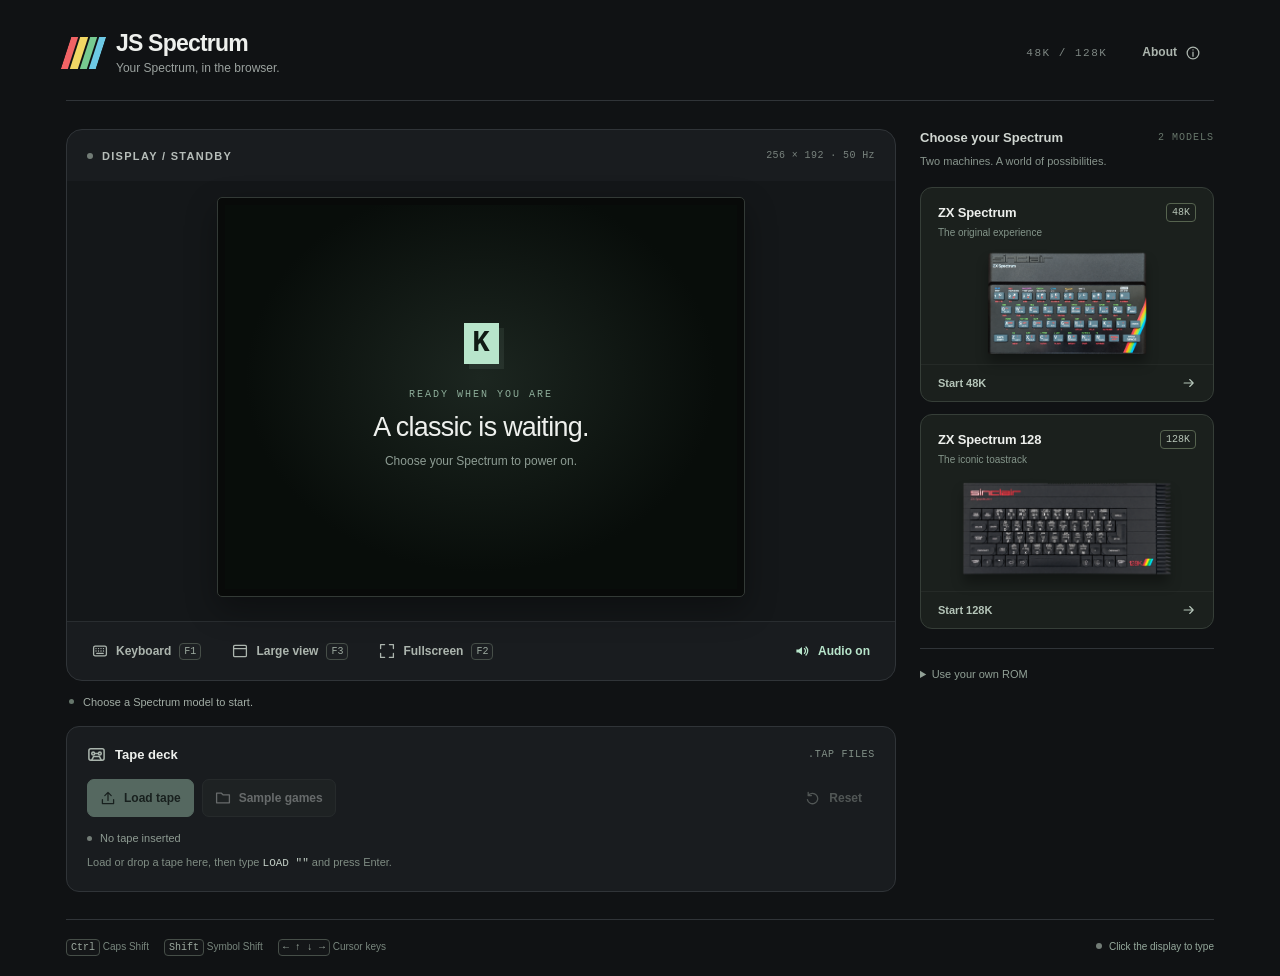
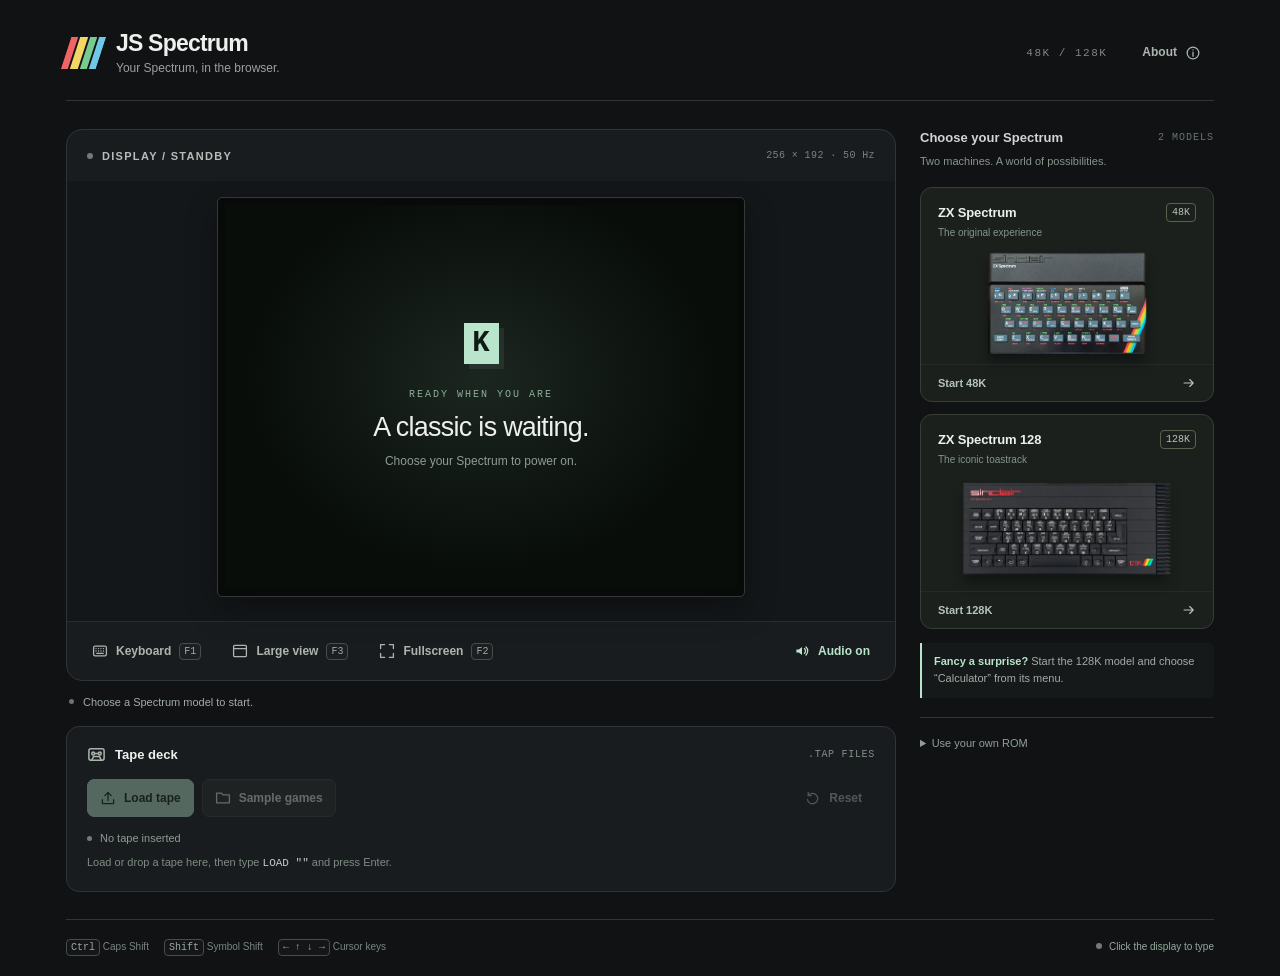
